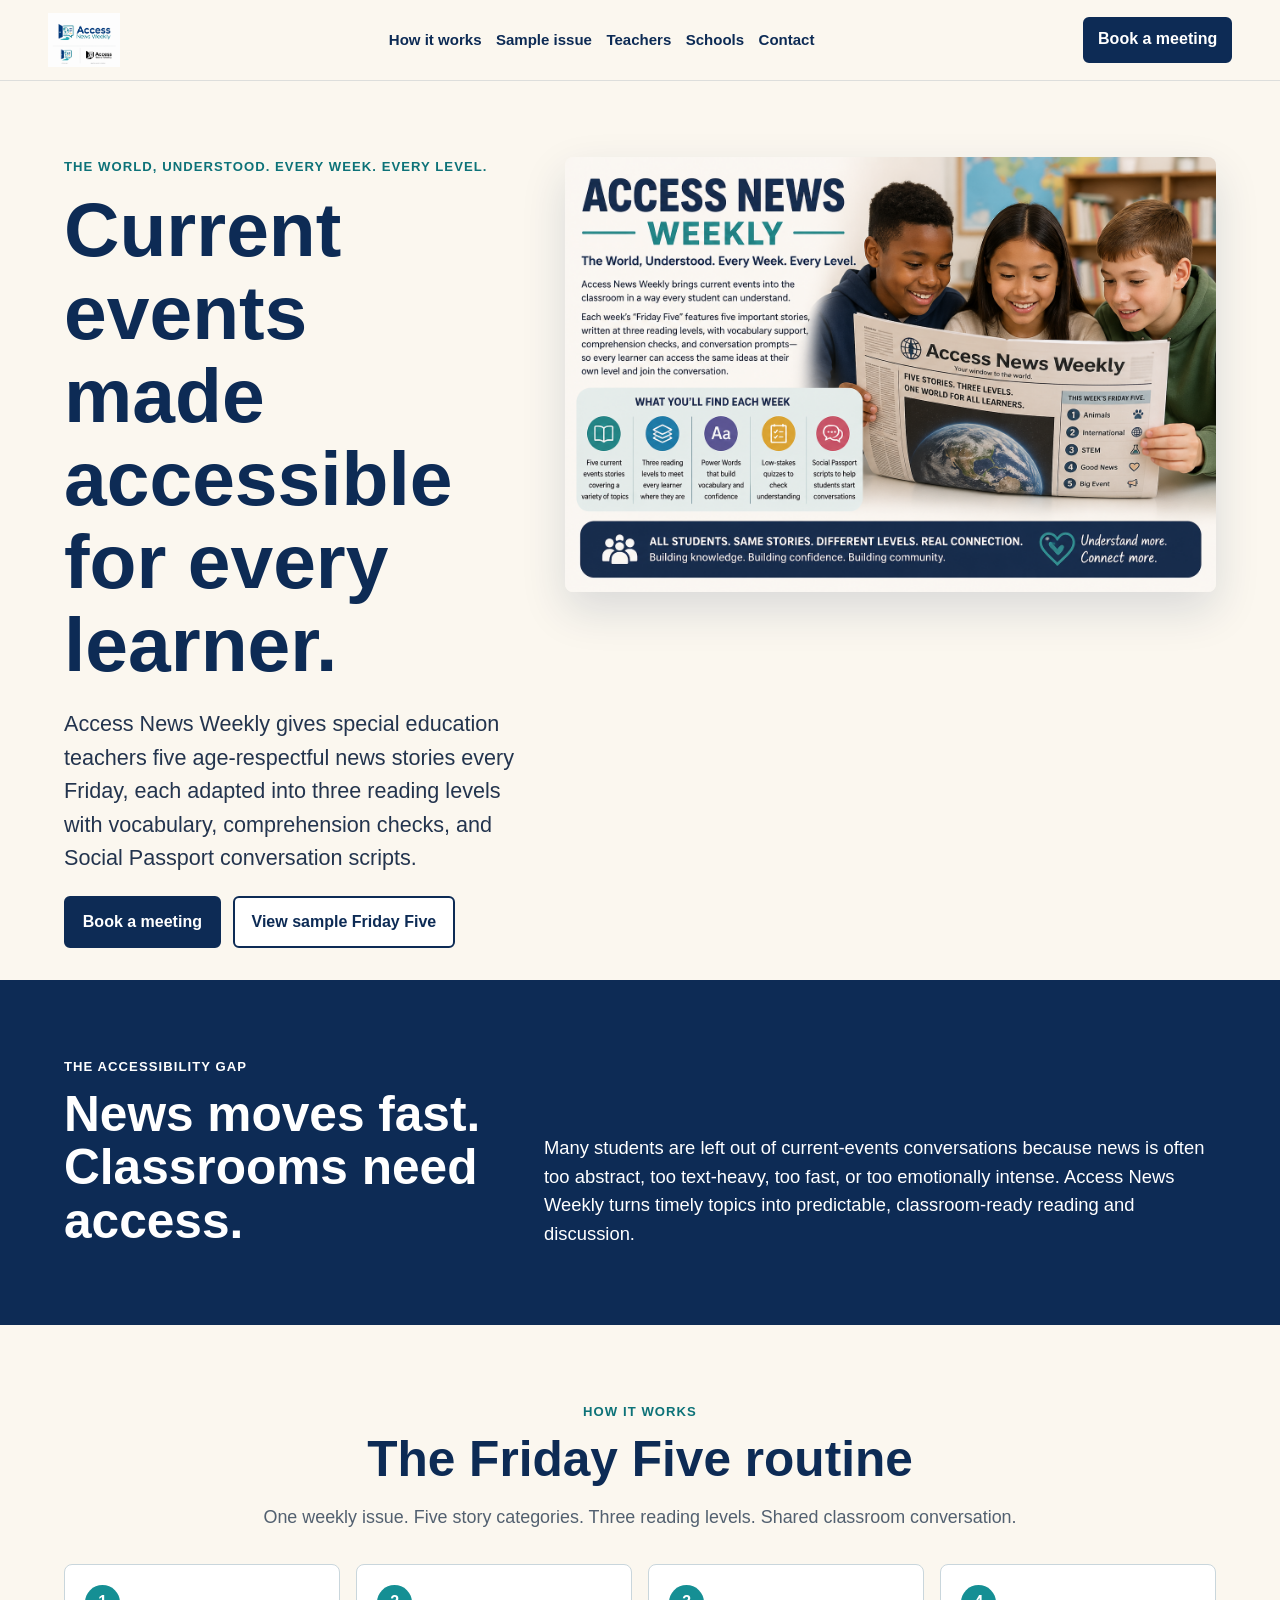
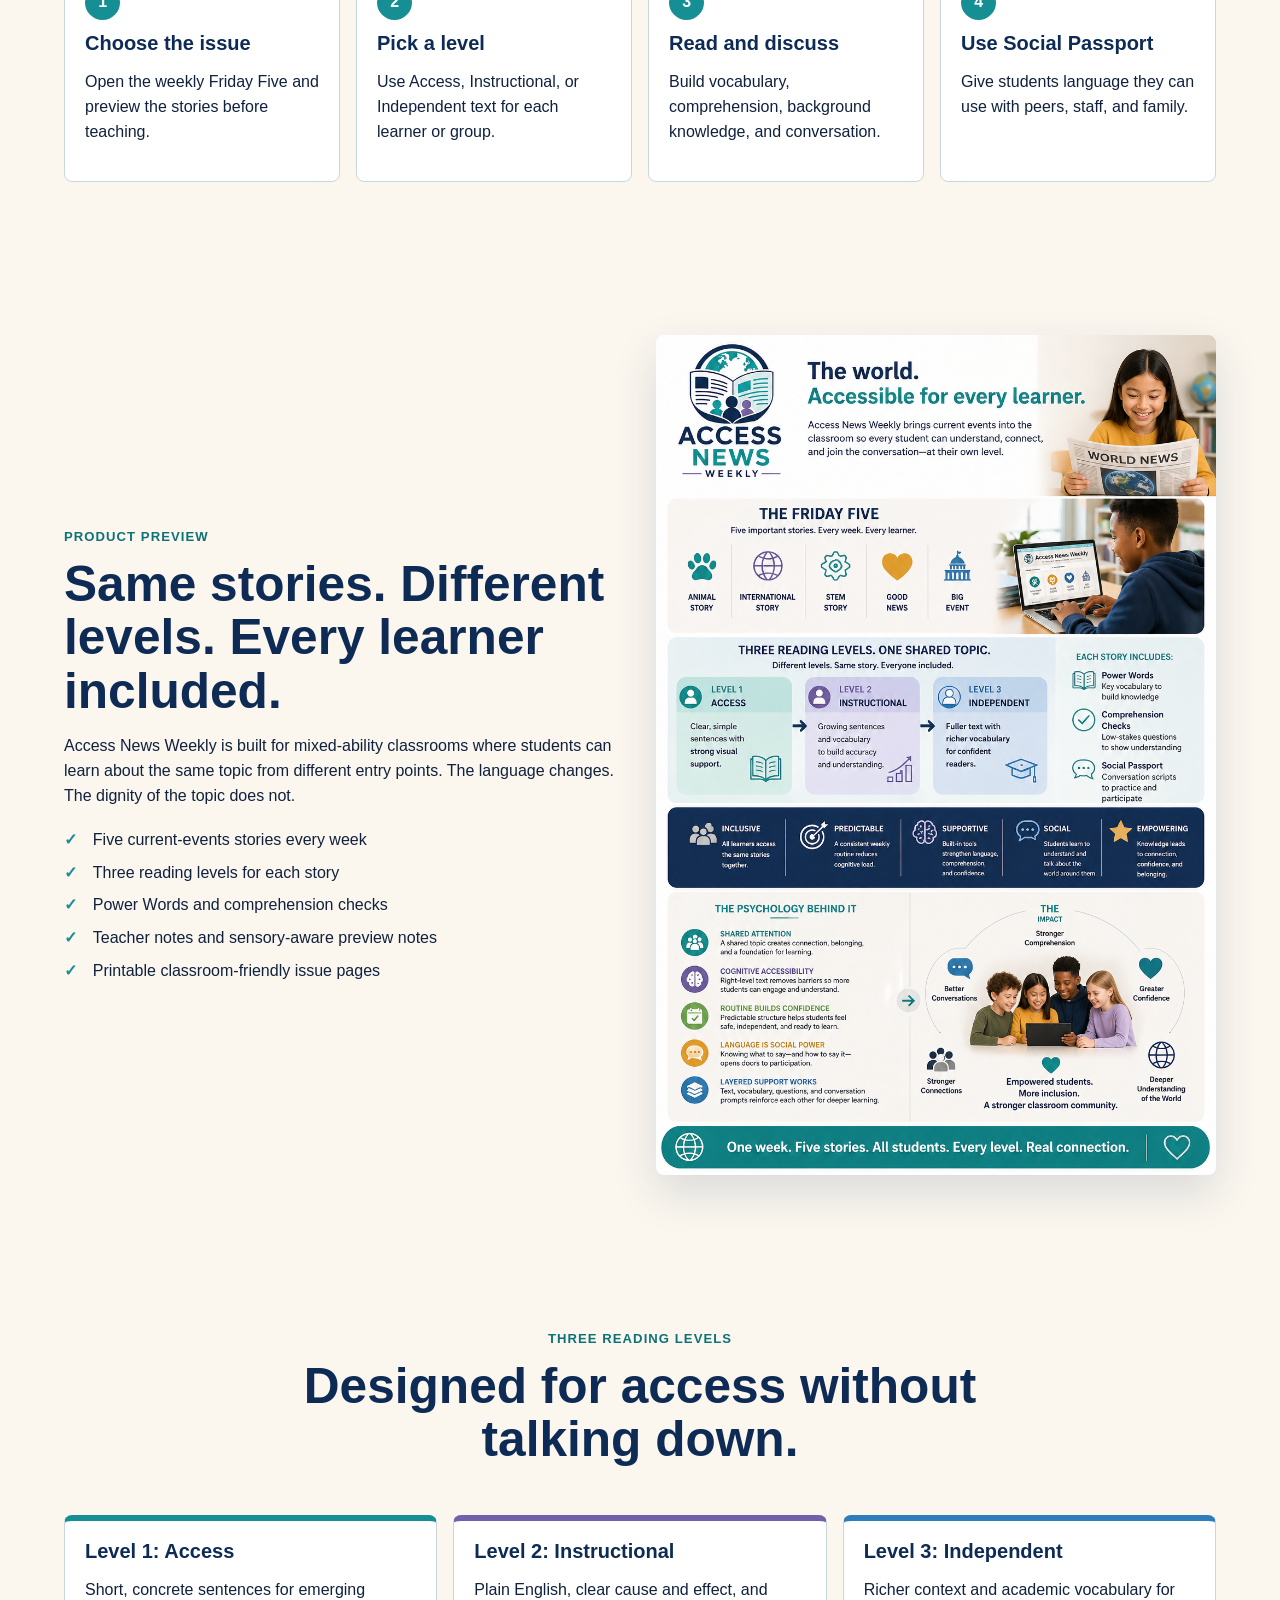
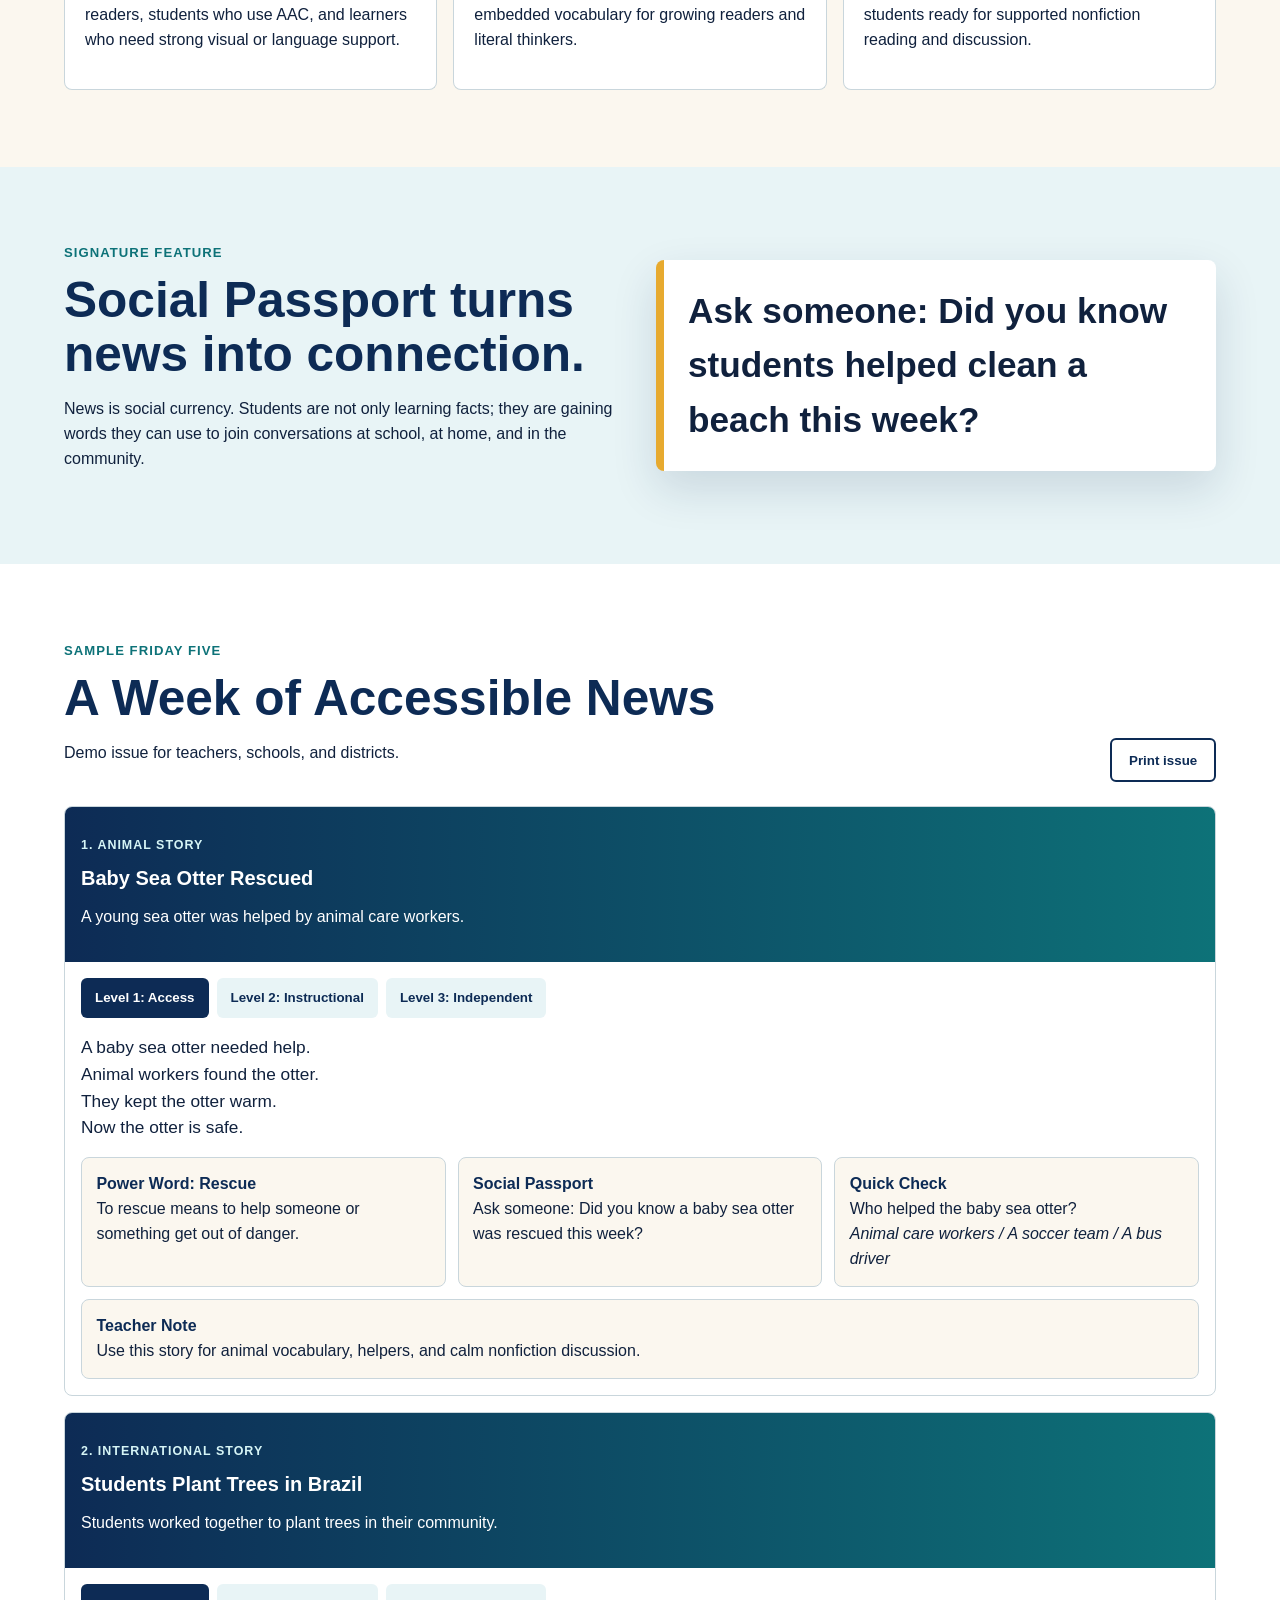
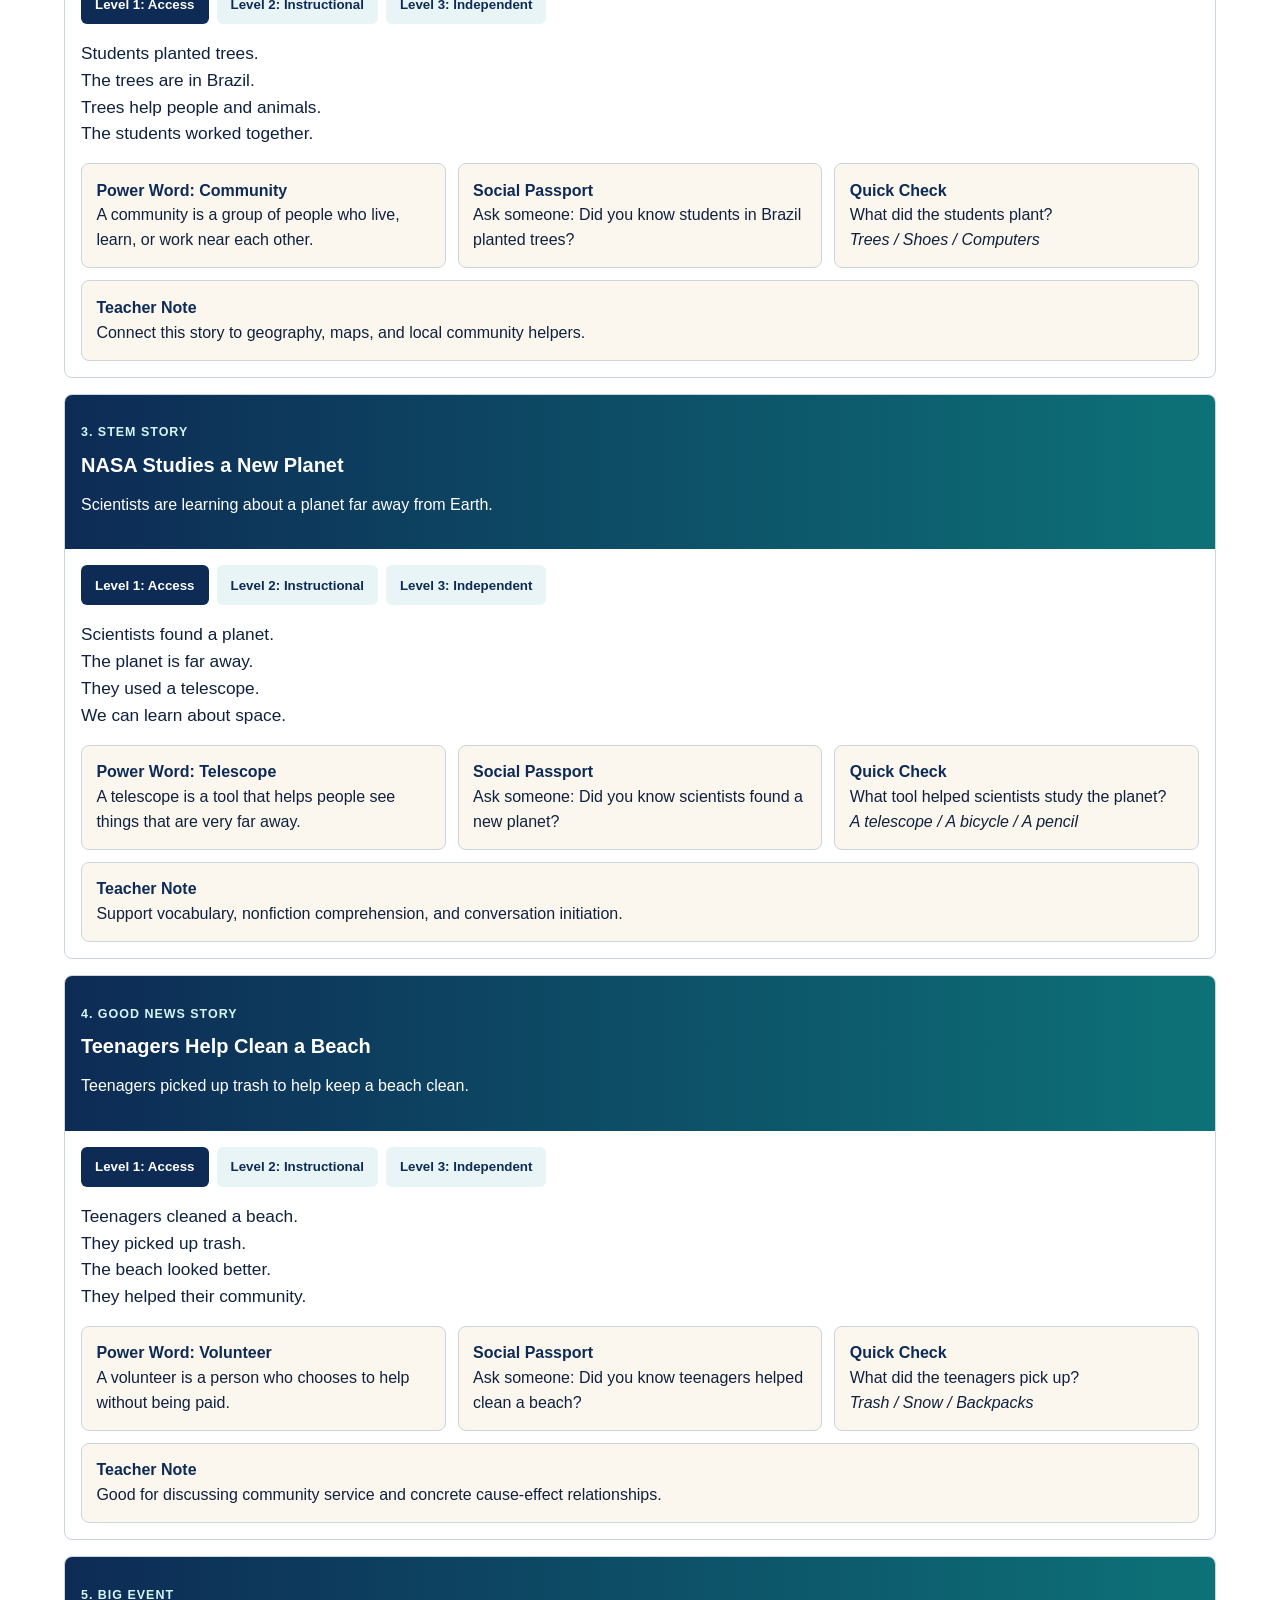
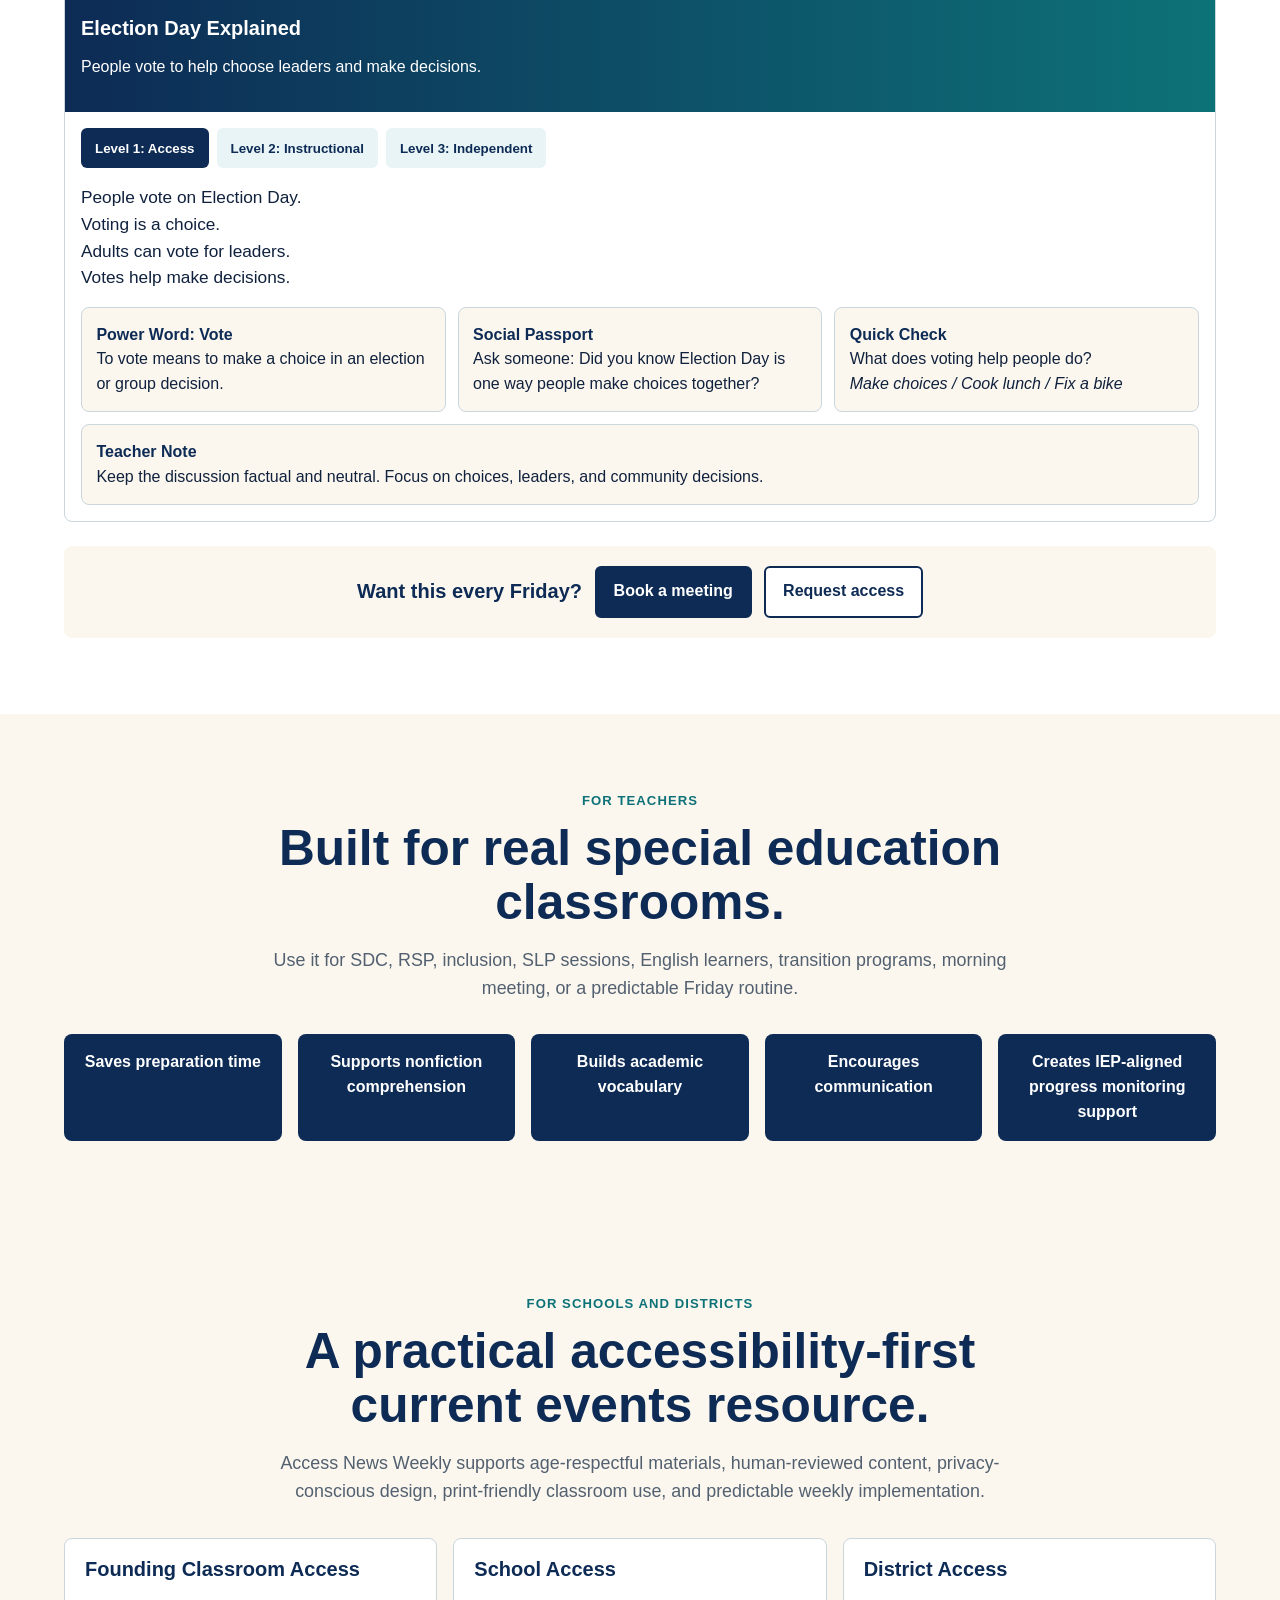
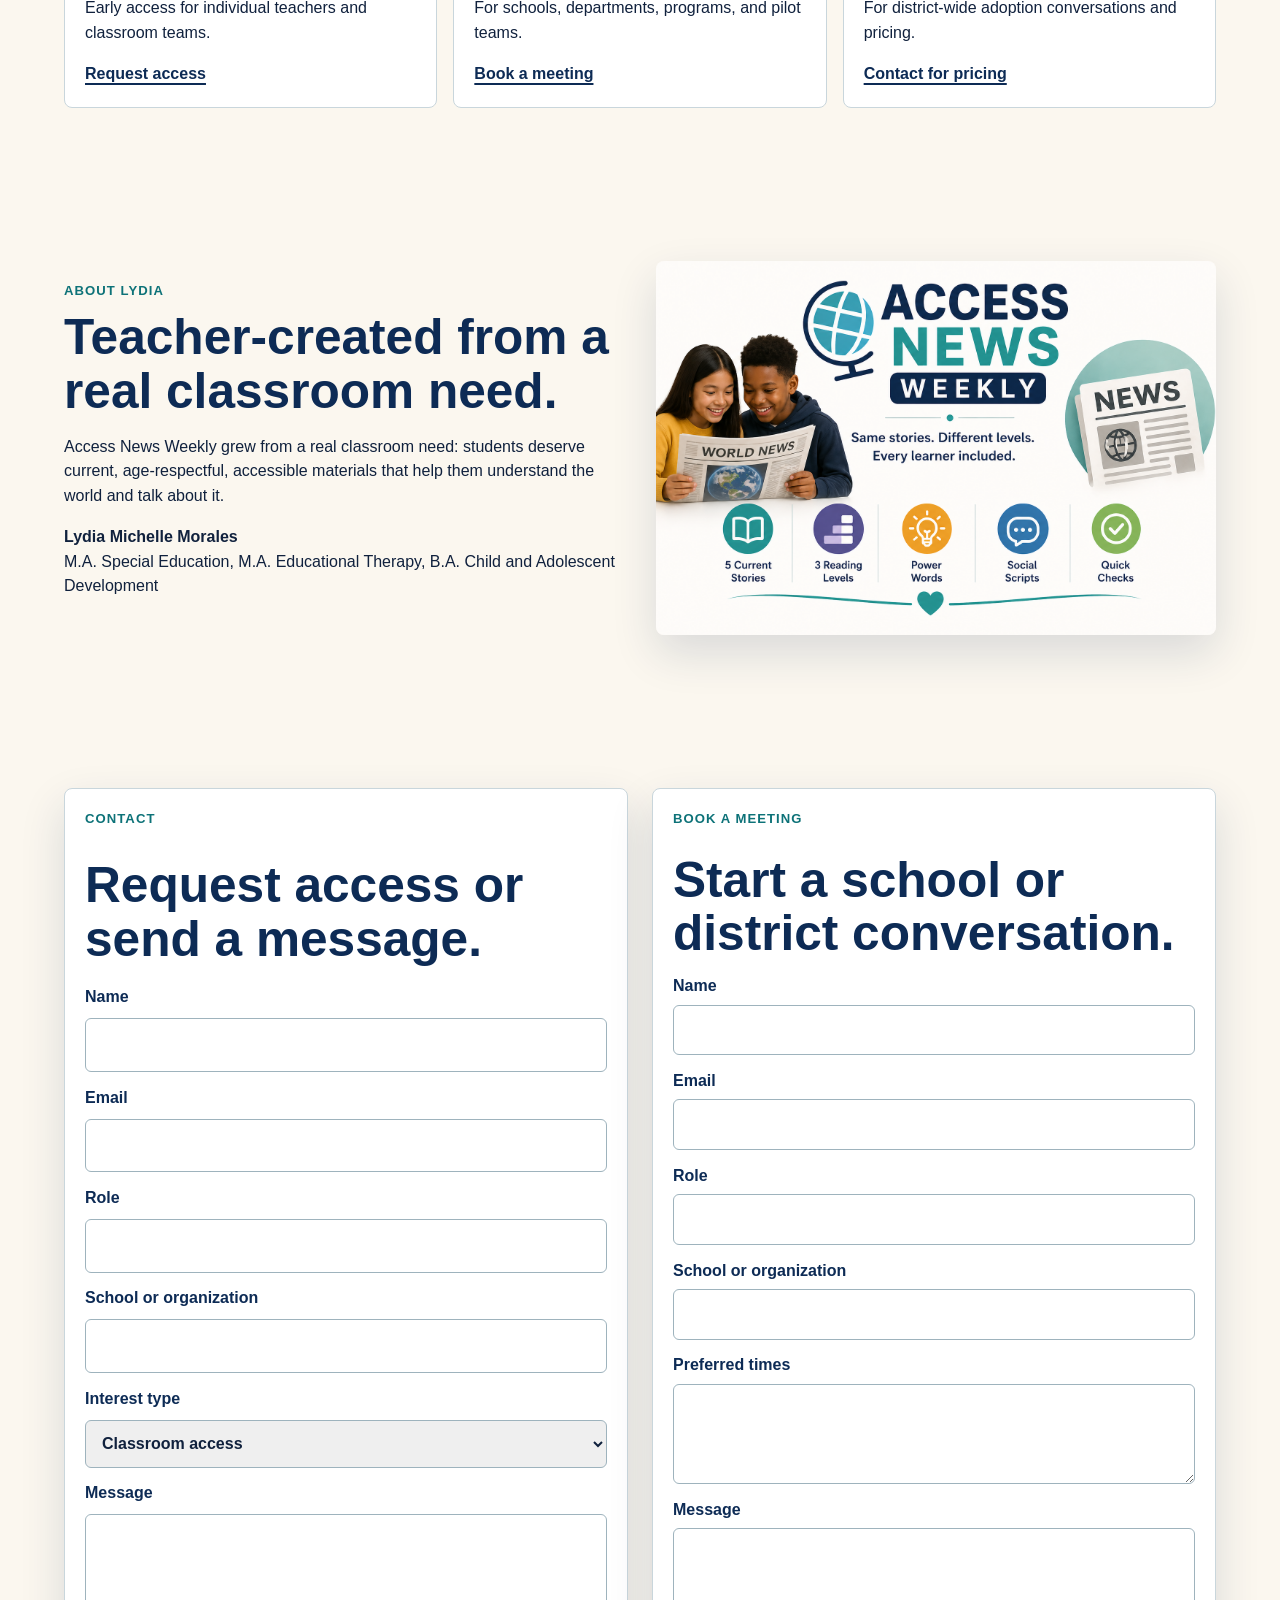
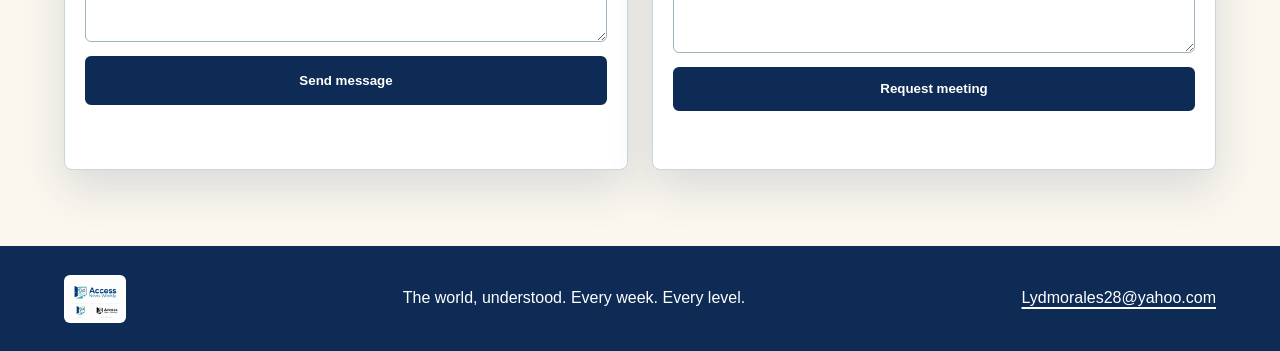
==== index.html @ 61c91d26 "Add files via upload" ====
<!doctype html>
<html lang="en">
  <head>
    <meta charset="utf-8">
    <meta name="viewport" content="width=device-width, initial-scale=1">
    <title>Access News Weekly</title>
    <meta name="description" content="Accessible current events for every learner, every Friday.">
    <link rel="stylesheet" href="styles.css">
  </head>
  <body>
    <a class="skip-link" href="#main">Skip to content</a>
    <header class="site-header">
      <a class="brand" href="#home" aria-label="Access News Weekly home">
        <img src="assets/anw-logo.png" alt="Access News Weekly logo">
      </a>
      <nav class="site-nav" aria-label="Main navigation">
        <a href="#how">How it works</a>
        <a href="#sample">Sample issue</a>
        <a href="#teachers">Teachers</a>
        <a href="#schools">Schools</a>
        <a href="#contact">Contact</a>
      </nav>
      <a class="button button-small" href="#meeting">Book a meeting</a>
    </header>

    <main id="main">
      <section class="hero" id="home">
        <div class="hero-copy">
          <p class="eyebrow">The world, understood. Every week. Every level.</p>
          <h1>Current events made accessible for every learner.</h1>
          <p class="lead">Access News Weekly gives special education teachers five age-respectful news stories every Friday, each adapted into three reading levels with vocabulary, comprehension checks, and Social Passport conversation scripts.</p>
          <div class="actions">
            <a class="button" href="#meeting">Book a meeting</a>
            <a class="button button-secondary" href="#sample">View sample Friday Five</a>
          </div>
        </div>
        <div class="hero-media">
          <img src="assets/anw-ad-2.png" alt="Students reading an Access News Weekly classroom newspaper">
        </div>
      </section>

      <section class="section problem">
        <div>
          <p class="eyebrow">The accessibility gap</p>
          <h2>News moves fast. Classrooms need access.</h2>
        </div>
        <p>Many students are left out of current-events conversations because news is often too abstract, too text-heavy, too fast, or too emotionally intense. Access News Weekly turns timely topics into predictable, classroom-ready reading and discussion.</p>
      </section>

      <section class="section feature-grid" id="how">
        <div class="section-heading">
          <p class="eyebrow">How it works</p>
          <h2>The Friday Five routine</h2>
          <p>One weekly issue. Five story categories. Three reading levels. Shared classroom conversation.</p>
        </div>
        <div class="steps">
          <article>
            <span>1</span>
            <h3>Choose the issue</h3>
            <p>Open the weekly Friday Five and preview the stories before teaching.</p>
          </article>
          <article>
            <span>2</span>
            <h3>Pick a level</h3>
            <p>Use Access, Instructional, or Independent text for each learner or group.</p>
          </article>
          <article>
            <span>3</span>
            <h3>Read and discuss</h3>
            <p>Build vocabulary, comprehension, background knowledge, and conversation.</p>
          </article>
          <article>
            <span>4</span>
            <h3>Use Social Passport</h3>
            <p>Give students language they can use with peers, staff, and family.</p>
          </article>
        </div>
      </section>

      <section class="section split">
        <div>
          <p class="eyebrow">Product preview</p>
          <h2>Same stories. Different levels. Every learner included.</h2>
          <p>Access News Weekly is built for mixed-ability classrooms where students can learn about the same topic from different entry points. The language changes. The dignity of the topic does not.</p>
          <ul class="check-list">
            <li>Five current-events stories every week</li>
            <li>Three reading levels for each story</li>
            <li>Power Words and comprehension checks</li>
            <li>Teacher notes and sensory-aware preview notes</li>
            <li>Printable classroom-friendly issue pages</li>
          </ul>
        </div>
        <img class="rounded-image" src="assets/anw-infographic.png" alt="Access News Weekly infographic explaining the Friday Five and three reading levels">
      </section>

      <section class="section levels">
        <div class="section-heading">
          <p class="eyebrow">Three reading levels</p>
          <h2>Designed for access without talking down.</h2>
        </div>
        <article>
          <h3>Level 1: Access</h3>
          <p>Short, concrete sentences for emerging readers, students who use AAC, and learners who need strong visual or language support.</p>
        </article>
        <article>
          <h3>Level 2: Instructional</h3>
          <p>Plain English, clear cause and effect, and embedded vocabulary for growing readers and literal thinkers.</p>
        </article>
        <article>
          <h3>Level 3: Independent</h3>
          <p>Richer context and academic vocabulary for students ready for supported nonfiction reading and discussion.</p>
        </article>
      </section>

      <section class="section passport">
        <div>
          <p class="eyebrow">Signature feature</p>
          <h2>Social Passport turns news into connection.</h2>
          <p>News is social currency. Students are not only learning facts; they are gaining words they can use to join conversations at school, at home, and in the community.</p>
        </div>
        <blockquote>Ask someone: Did you know students helped clean a beach this week?</blockquote>
      </section>

      <section class="issue-section" id="sample">
        <div class="issue-header">
          <div>
            <p class="eyebrow">Sample Friday Five</p>
            <h2>A Week of Accessible News</h2>
            <p>Demo issue for teachers, schools, and districts.</p>
          </div>
          <button class="button button-secondary print-button" type="button" onclick="window.print()">Print issue</button>
        </div>
        <div id="issue" class="issue-grid" aria-live="polite"></div>
        <div class="cta-line">
          <h3>Want this every Friday?</h3>
          <a class="button" href="#meeting">Book a meeting</a>
          <a class="button button-secondary" href="#contact">Request access</a>
        </div>
      </section>

      <section class="section audience" id="teachers">
        <div class="section-heading">
          <p class="eyebrow">For teachers</p>
          <h2>Built for real special education classrooms.</h2>
          <p>Use it for SDC, RSP, inclusion, SLP sessions, English learners, transition programs, morning meeting, or a predictable Friday routine.</p>
        </div>
        <div class="benefits">
          <p>Saves preparation time</p>
          <p>Supports nonfiction comprehension</p>
          <p>Builds academic vocabulary</p>
          <p>Encourages communication</p>
          <p>Creates IEP-aligned progress monitoring support</p>
        </div>
      </section>

      <section class="section audience" id="schools">
        <div class="section-heading">
          <p class="eyebrow">For schools and districts</p>
          <h2>A practical accessibility-first current events resource.</h2>
          <p>Access News Weekly supports age-respectful materials, human-reviewed content, privacy-conscious design, print-friendly classroom use, and predictable weekly implementation.</p>
        </div>
        <div class="pricing">
          <article>
            <h3>Founding Classroom Access</h3>
            <p>Early access for individual teachers and classroom teams.</p>
            <a href="#contact">Request access</a>
          </article>
          <article>
            <h3>School Access</h3>
            <p>For schools, departments, programs, and pilot teams.</p>
            <a href="#meeting">Book a meeting</a>
          </article>
          <article>
            <h3>District Access</h3>
            <p>For district-wide adoption conversations and pricing.</p>
            <a href="#contact">Contact for pricing</a>
          </article>
        </div>
      </section>

      <section class="section split about">
        <div>
          <p class="eyebrow">About Lydia</p>
          <h2>Teacher-created from a real classroom need.</h2>
          <p>Access News Weekly grew from a real classroom need: students deserve current, age-respectful, accessible materials that help them understand the world and talk about it.</p>
          <p><strong>Lydia Michelle Morales</strong><br>M.A. Special Education, M.A. Educational Therapy, B.A. Child and Adolescent Development</p>
        </div>
        <img class="rounded-image" src="assets/anw-ad.png" alt="Access News Weekly promotional graphic">
      </section>

      <section class="forms" id="contact">
        <form class="contact-form" name="contact" data-demo-form>
          <p class="eyebrow">Contact</p>
          <h2>Request access or send a message.</h2>
          <label>Name <input required name="name" autocomplete="name"></label>
          <label>Email <input required type="email" name="email" autocomplete="email"></label>
          <label>Role <input name="role"></label>
          <label>School or organization <input name="organization"></label>
          <label>Interest type
            <select name="interest">
              <option>Classroom access</option>
              <option>School access</option>
              <option>District access</option>
              <option>Partnership</option>
              <option>Media</option>
              <option>Other</option>
            </select>
          </label>
          <label>Message <textarea name="message" rows="4"></textarea></label>
          <button class="button" type="submit">Send message</button>
          <p class="form-status" role="status"></p>
        </form>

        <form class="contact-form" id="meeting" name="meeting" data-demo-form>
          <p class="eyebrow">Book a meeting</p>
          <h2>Start a school or district conversation.</h2>
          <label>Name <input required name="name" autocomplete="name"></label>
          <label>Email <input required type="email" name="email" autocomplete="email"></label>
          <label>Role <input name="role"></label>
          <label>School or organization <input name="organization"></label>
          <label>Preferred times <textarea name="times" rows="3"></textarea></label>
          <label>Message <textarea name="message" rows="4"></textarea></label>
          <button class="button" type="submit">Request meeting</button>
          <p class="form-status" role="status"></p>
        </form>
      </section>
    </main>

    <footer class="site-footer">
      <img src="assets/anw-logo.png" alt="">
      <p>The world, understood. Every week. Every level.</p>
      <a href="mailto:Lydmorales28@yahoo.com">Lydmorales28@yahoo.com</a>
    </footer>
    <script src="script.js"></script>
  </body>
</html>
---- styles.css ----
:root {
  --navy: #0d2b55;
  --teal: #158f94;
  --teal-dark: #0d7278;
  --paper: #fbf7ef;
  --blue-soft: #e8f4f6;
  --ink: #10213d;
  --muted: #526070;
  --gold: #e7aa2f;
  --line: #c9d6dc;
  --white: #fff;
  --shadow: 0 18px 45px rgba(13, 43, 85, .14);
}

* { box-sizing: border-box; }

html {
  scroll-behavior: smooth;
}

body {
  margin: 0;
  background: var(--paper);
  color: var(--ink);
  font-family: Arial, Helvetica, sans-serif;
  line-height: 1.55;
}

img {
  display: block;
  max-width: 100%;
}

a {
  color: var(--navy);
  text-decoration-thickness: 2px;
  text-underline-offset: 4px;
}

a:focus-visible,
button:focus-visible,
input:focus-visible,
select:focus-visible,
textarea:focus-visible {
  outline: 3px solid var(--gold);
  outline-offset: 3px;
}

.skip-link {
  left: 1rem;
  position: absolute;
  top: -5rem;
  z-index: 10;
}

.skip-link:focus {
  background: var(--white);
  padding: .75rem 1rem;
  top: 1rem;
}

.site-header {
  align-items: center;
  background: rgba(251, 247, 239, .95);
  border-bottom: 1px solid rgba(13, 43, 85, .12);
  display: flex;
  gap: 1.25rem;
  justify-content: space-between;
  padding: .8rem clamp(1rem, 4vw, 3rem);
  position: sticky;
  top: 0;
  z-index: 5;
}

.brand img {
  height: 54px;
  width: auto;
}

.site-nav {
  align-items: center;
  display: flex;
  flex-wrap: wrap;
  gap: .9rem;
  justify-content: center;
}

.site-nav a {
  font-size: .94rem;
  font-weight: 700;
  text-decoration: none;
}

.button {
  align-items: center;
  background: var(--navy);
  border: 2px solid var(--navy);
  border-radius: 6px;
  color: var(--white);
  cursor: pointer;
  display: inline-flex;
  font-weight: 800;
  justify-content: center;
  min-height: 44px;
  padding: .72rem 1.05rem;
  text-decoration: none;
}

.button:hover {
  background: #153b70;
}

.button-secondary {
  background: var(--white);
  color: var(--navy);
}

.button-secondary:hover {
  background: var(--blue-soft);
}

.button-small {
  min-height: 40px;
  padding: .55rem .8rem;
}

.hero {
  display: grid;
  gap: 2rem;
  grid-template-columns: minmax(0, .9fr) minmax(320px, 1.25fr);
  padding: clamp(2rem, 6vw, 5rem) clamp(1rem, 5vw, 4rem) 2rem;
}

.hero-copy {
  align-self: center;
}

.eyebrow {
  color: var(--teal-dark);
  font-size: .82rem;
  font-weight: 900;
  letter-spacing: .08em;
  margin: 0 0 .65rem;
  text-transform: uppercase;
}

h1,
h2,
h3 {
  color: var(--navy);
  line-height: 1.08;
  margin: 0;
}

h1 {
  font-size: clamp(2.25rem, 6vw, 5.1rem);
  max-width: 10ch;
}

h2 {
  font-size: clamp(1.8rem, 4vw, 3.1rem);
}

h3 {
  font-size: 1.25rem;
}

.lead {
  color: #23344e;
  font-size: clamp(1.1rem, 2vw, 1.35rem);
  margin: 1.35rem 0;
  max-width: 55rem;
}

.actions {
  display: flex;
  flex-wrap: wrap;
  gap: .75rem;
}

.hero-media img,
.rounded-image {
  border-radius: 8px;
  box-shadow: var(--shadow);
}

.section,
.issue-section,
.forms {
  padding: clamp(2.5rem, 6vw, 5rem) clamp(1rem, 5vw, 4rem);
}

.problem {
  align-items: end;
  background: var(--navy);
  color: var(--white);
  display: grid;
  gap: 2rem;
  grid-template-columns: .8fr 1.2fr;
}

.problem h2,
.problem .eyebrow {
  color: var(--white);
}

.problem p:last-child {
  font-size: 1.15rem;
  margin: 0;
}

.section-heading {
  margin: 0 auto 2rem;
  max-width: 780px;
  text-align: center;
}

.section-heading p:last-child {
  color: var(--muted);
  font-size: 1.12rem;
}

.steps,
.levels,
.pricing,
.benefits {
  display: grid;
  gap: 1rem;
  grid-template-columns: repeat(4, minmax(0, 1fr));
}

.steps article,
.levels article,
.pricing article {
  background: var(--white);
  border: 1px solid var(--line);
  border-radius: 8px;
  padding: 1.25rem;
}

.steps span {
  align-items: center;
  background: var(--teal);
  border-radius: 999px;
  color: var(--white);
  display: inline-flex;
  font-weight: 900;
  height: 2.2rem;
  justify-content: center;
  margin-bottom: .8rem;
  width: 2.2rem;
}

.split {
  align-items: center;
  display: grid;
  gap: 2rem;
  grid-template-columns: minmax(0, 1fr) minmax(300px, 1fr);
}

.check-list {
  display: grid;
  gap: .5rem;
  list-style: none;
  margin: 1.2rem 0 0;
  padding: 0;
}

.check-list li {
  padding-left: 1.8rem;
  position: relative;
}

.check-list li::before {
  color: var(--teal);
  content: "✓";
  font-weight: 900;
  left: 0;
  position: absolute;
}

.levels {
  grid-template-columns: repeat(3, minmax(0, 1fr));
}

.levels .section-heading {
  grid-column: 1 / -1;
}

.levels article:nth-child(2) { border-top: 6px solid var(--teal); }
.levels article:nth-child(3) { border-top: 6px solid #7160aa; }
.levels article:nth-child(4) { border-top: 6px solid #2e7ebd; }

.passport {
  align-items: center;
  background: var(--blue-soft);
  display: grid;
  gap: 2rem;
  grid-template-columns: 1fr 1fr;
}

blockquote {
  background: var(--white);
  border-left: 8px solid var(--gold);
  border-radius: 8px;
  box-shadow: var(--shadow);
  font-size: clamp(1.35rem, 3vw, 2.2rem);
  font-weight: 800;
  margin: 0;
  padding: 1.5rem;
}

.issue-section {
  background: var(--white);
}

.issue-header {
  align-items: end;
  display: flex;
  gap: 1rem;
  justify-content: space-between;
  margin-bottom: 1.5rem;
}

.issue-grid {
  display: grid;
  gap: 1rem;
}

.story-card {
  border: 1px solid var(--line);
  border-radius: 8px;
  overflow: hidden;
}

.story-top {
  background: linear-gradient(90deg, var(--navy), var(--teal-dark));
  color: var(--white);
  padding: 1rem;
}

.story-top h3 {
  color: var(--white);
}

.story-category {
  color: #d6f5f6;
  font-size: .78rem;
  font-weight: 900;
  letter-spacing: .08em;
  text-transform: uppercase;
}

.story-body {
  padding: 1rem;
}

.tabs {
  display: flex;
  flex-wrap: wrap;
  gap: .5rem;
  margin-bottom: 1rem;
}

.tab {
  background: var(--blue-soft);
  border: 2px solid transparent;
  border-radius: 6px;
  color: var(--navy);
  cursor: pointer;
  font-weight: 800;
  min-height: 40px;
  padding: .5rem .75rem;
}

.tab[aria-selected="true"] {
  background: var(--navy);
  color: var(--white);
}

.story-text {
  font-size: 1.08rem;
  margin: 0 0 1rem;
  white-space: pre-line;
}

.story-support {
  display: grid;
  gap: .75rem;
  grid-template-columns: repeat(3, minmax(0, 1fr));
}

.support-box {
  background: var(--paper);
  border: 1px solid var(--line);
  border-radius: 8px;
  padding: .9rem;
}

.support-box strong {
  color: var(--navy);
  display: block;
}

.cta-line {
  align-items: center;
  background: var(--paper);
  border-radius: 8px;
  display: flex;
  flex-wrap: wrap;
  gap: .8rem;
  justify-content: center;
  margin-top: 1.5rem;
  padding: 1.25rem;
}

.benefits {
  grid-template-columns: repeat(5, minmax(0, 1fr));
}

.benefits p {
  background: var(--navy);
  border-radius: 8px;
  color: var(--white);
  font-weight: 800;
  margin: 0;
  padding: 1rem;
  text-align: center;
}

.pricing {
  grid-template-columns: repeat(3, minmax(0, 1fr));
}

.pricing a {
  font-weight: 900;
}

.forms {
  display: grid;
  gap: 1.5rem;
  grid-template-columns: repeat(2, minmax(0, 1fr));
}

.contact-form {
  background: var(--white);
  border: 1px solid var(--line);
  border-radius: 8px;
  box-shadow: var(--shadow);
  display: grid;
  gap: .85rem;
  padding: 1.25rem;
}

label {
  color: var(--navy);
  display: grid;
  font-weight: 800;
  gap: .35rem;
}

input,
select,
textarea {
  border: 1px solid #9eb3bd;
  border-radius: 6px;
  color: var(--ink);
  font: inherit;
  padding: .75rem;
  width: 100%;
}

.form-status {
  color: var(--teal-dark);
  font-weight: 800;
  margin: 0;
  min-height: 1.5rem;
}

.site-footer {
  align-items: center;
  background: var(--navy);
  color: var(--white);
  display: flex;
  flex-wrap: wrap;
  gap: 1rem;
  justify-content: space-between;
  padding: 1.5rem clamp(1rem, 5vw, 4rem);
}

.site-footer img {
  background: var(--white);
  border-radius: 6px;
  height: 48px;
  padding: .15rem;
}

.site-footer a {
  color: var(--white);
}

@media (max-width: 980px) {
  .site-header {
    align-items: flex-start;
    flex-direction: column;
  }

  .hero,
  .problem,
  .split,
  .passport,
  .forms {
    grid-template-columns: 1fr;
  }

  h1 {
    max-width: 13ch;
  }

  .steps,
  .levels,
  .pricing,
  .benefits,
  .story-support {
    grid-template-columns: 1fr 1fr;
  }
}

@media (max-width: 640px) {
  .site-nav {
    justify-content: flex-start;
  }

  .steps,
  .levels,
  .pricing,
  .benefits,
  .story-support {
    grid-template-columns: 1fr;
  }

  .issue-header {
    align-items: start;
    flex-direction: column;
  }
}

@media (prefers-reduced-motion: reduce) {
  html {
    scroll-behavior: auto;
  }
}

@media print {
  .site-header,
  .site-footer,
  .hero,
  .problem,
  .feature-grid,
  .split,
  .levels,
  .passport,
  .audience,
  .forms,
  .print-button,
  .cta-line {
    display: none !important;
  }

  body {
    background: #fff;
    color: #000;
  }

  .issue-section {
    padding: 0;
  }

  .story-card {
    break-inside: avoid;
    margin-bottom: .25in;
  }

  .story-top {
    background: #fff;
    border-bottom: 2px solid #000;
    color: #000;
  }

  .story-top h3,
  h2,
  h3,
  .story-category {
    color: #000;
  }

  .tab {
    display: none;
  }
}
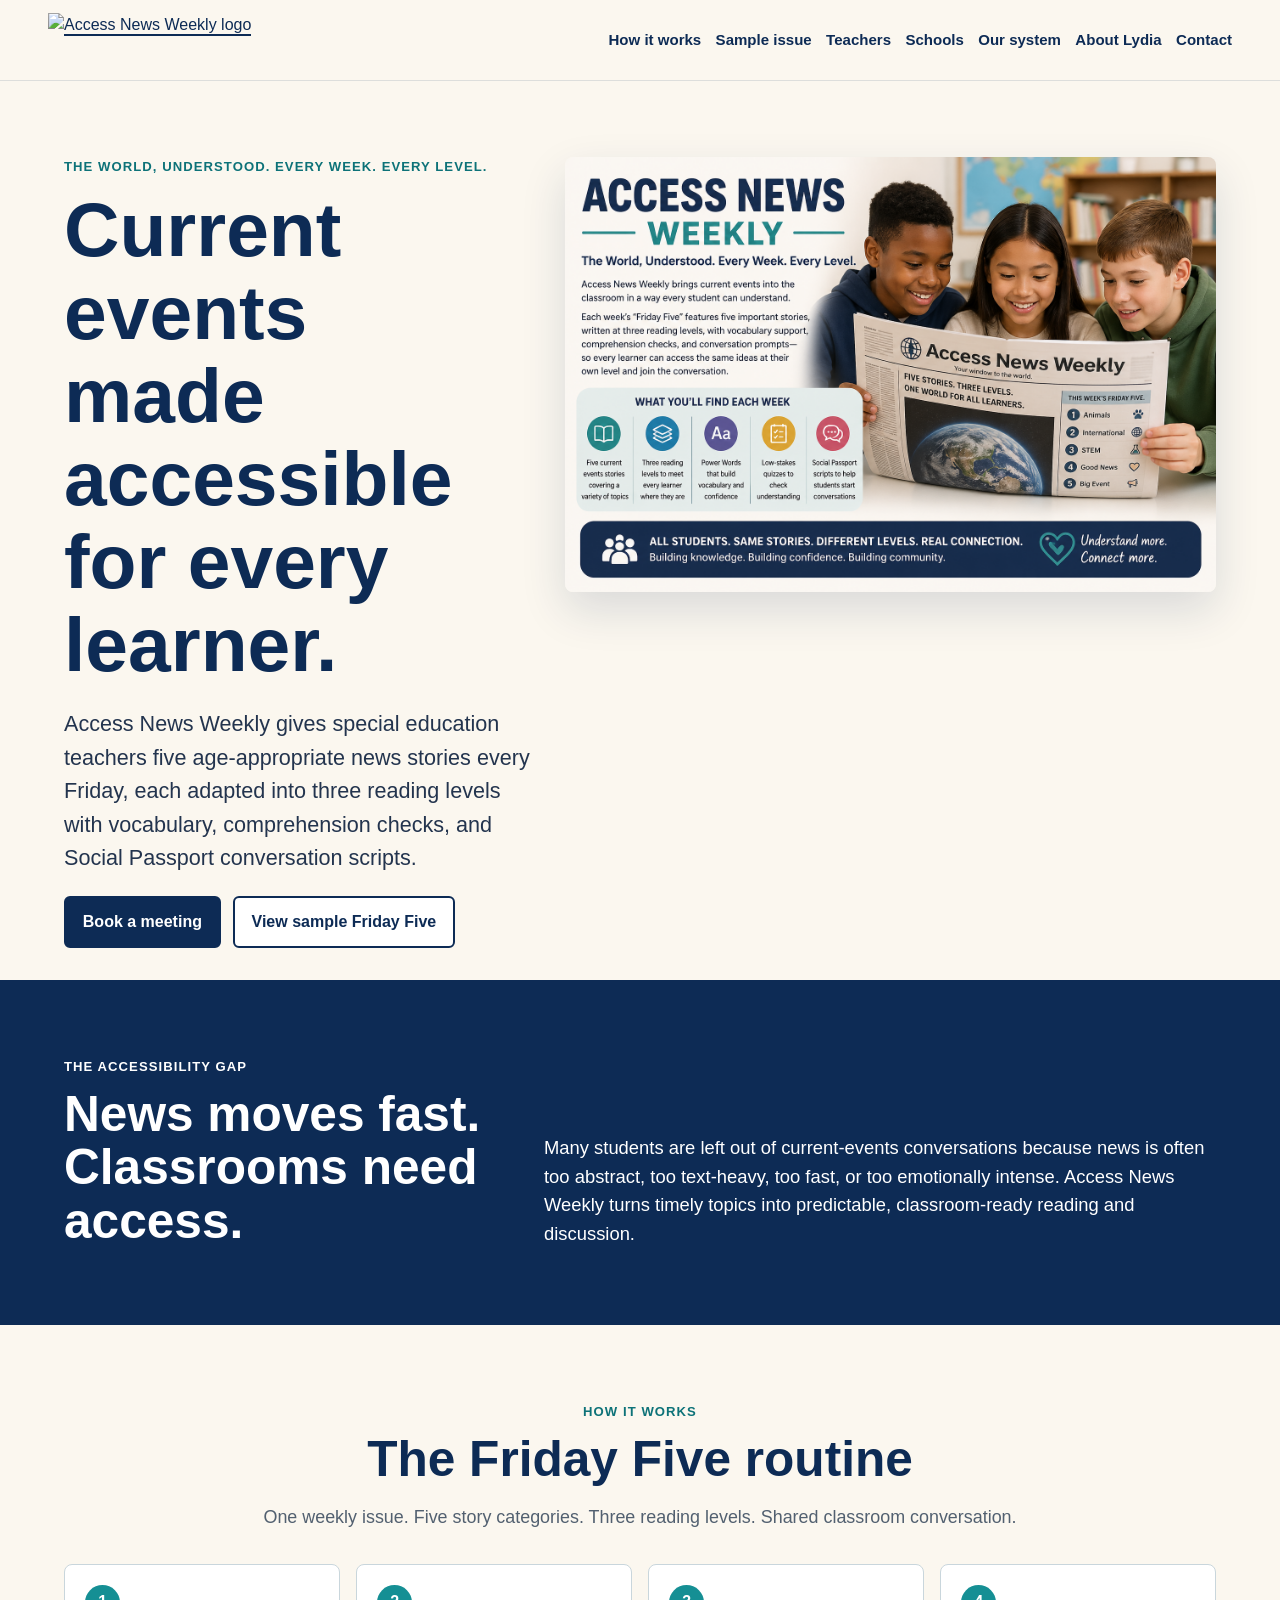
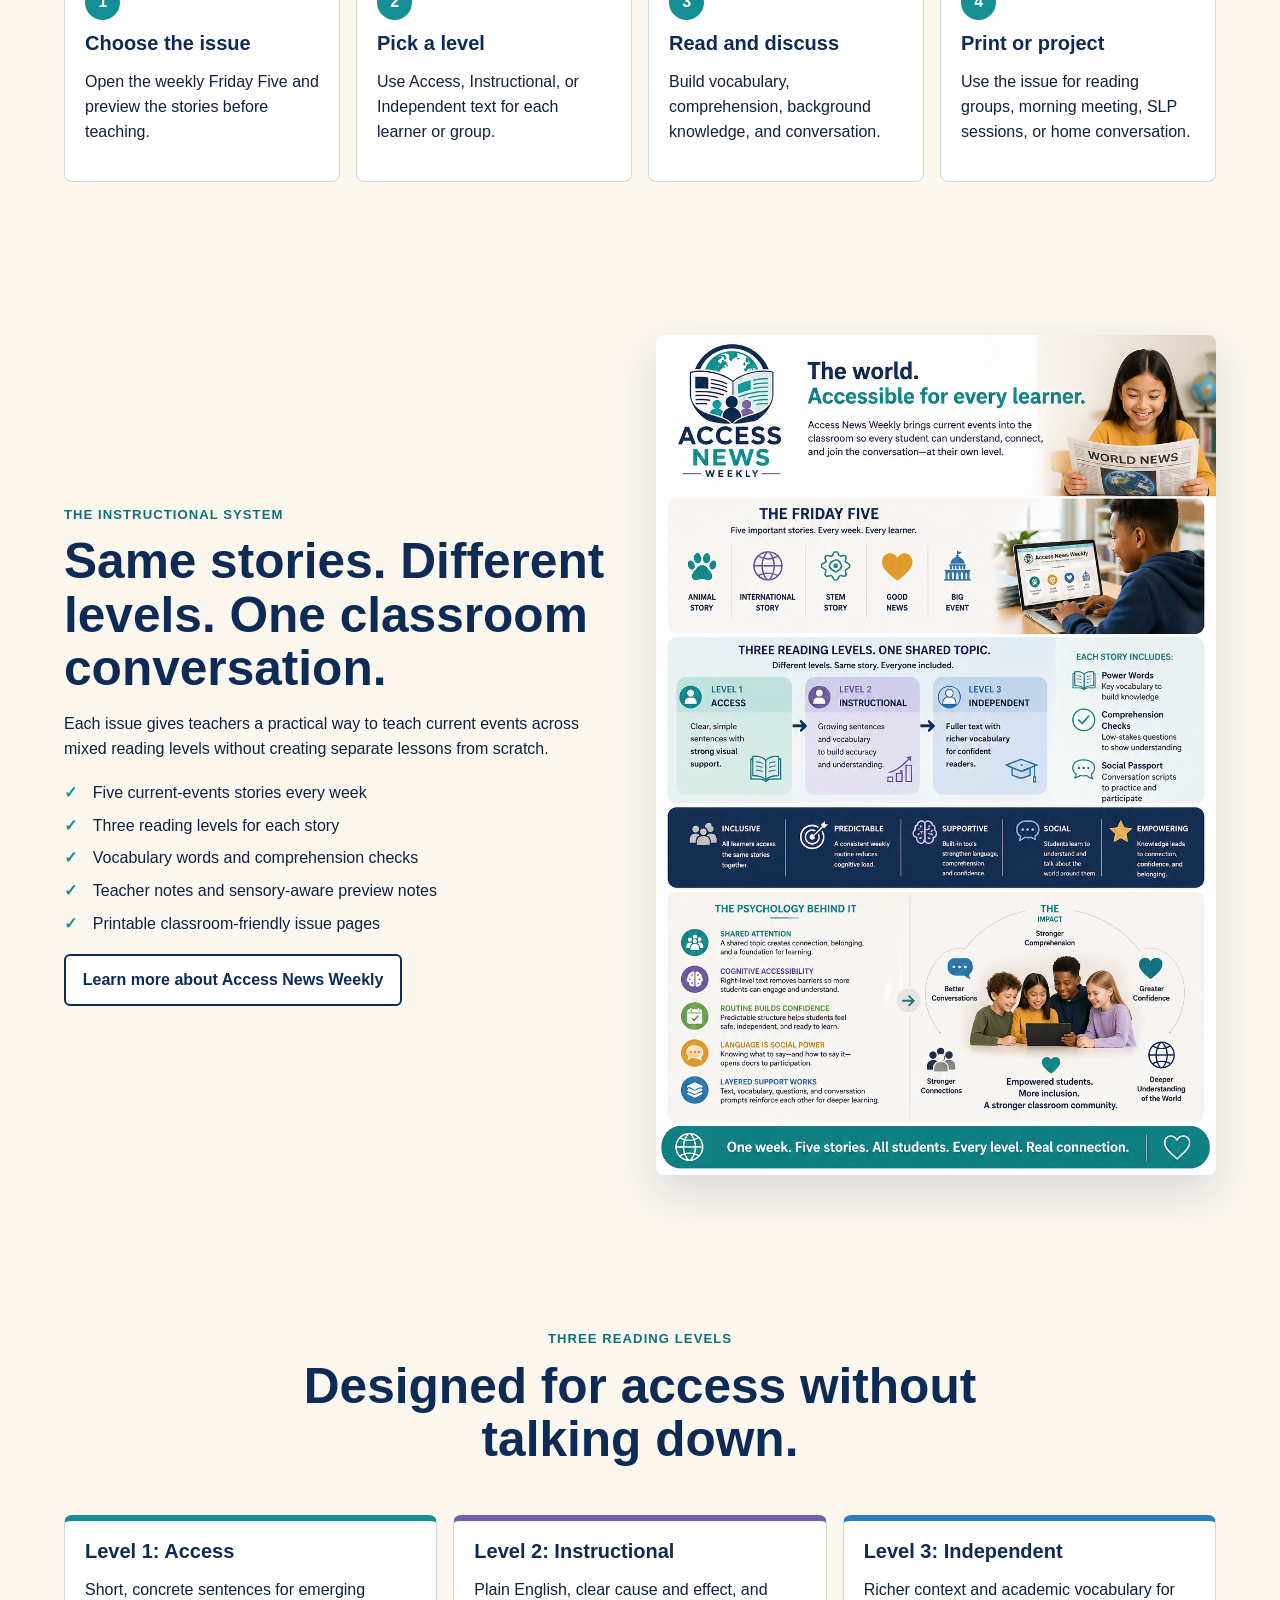
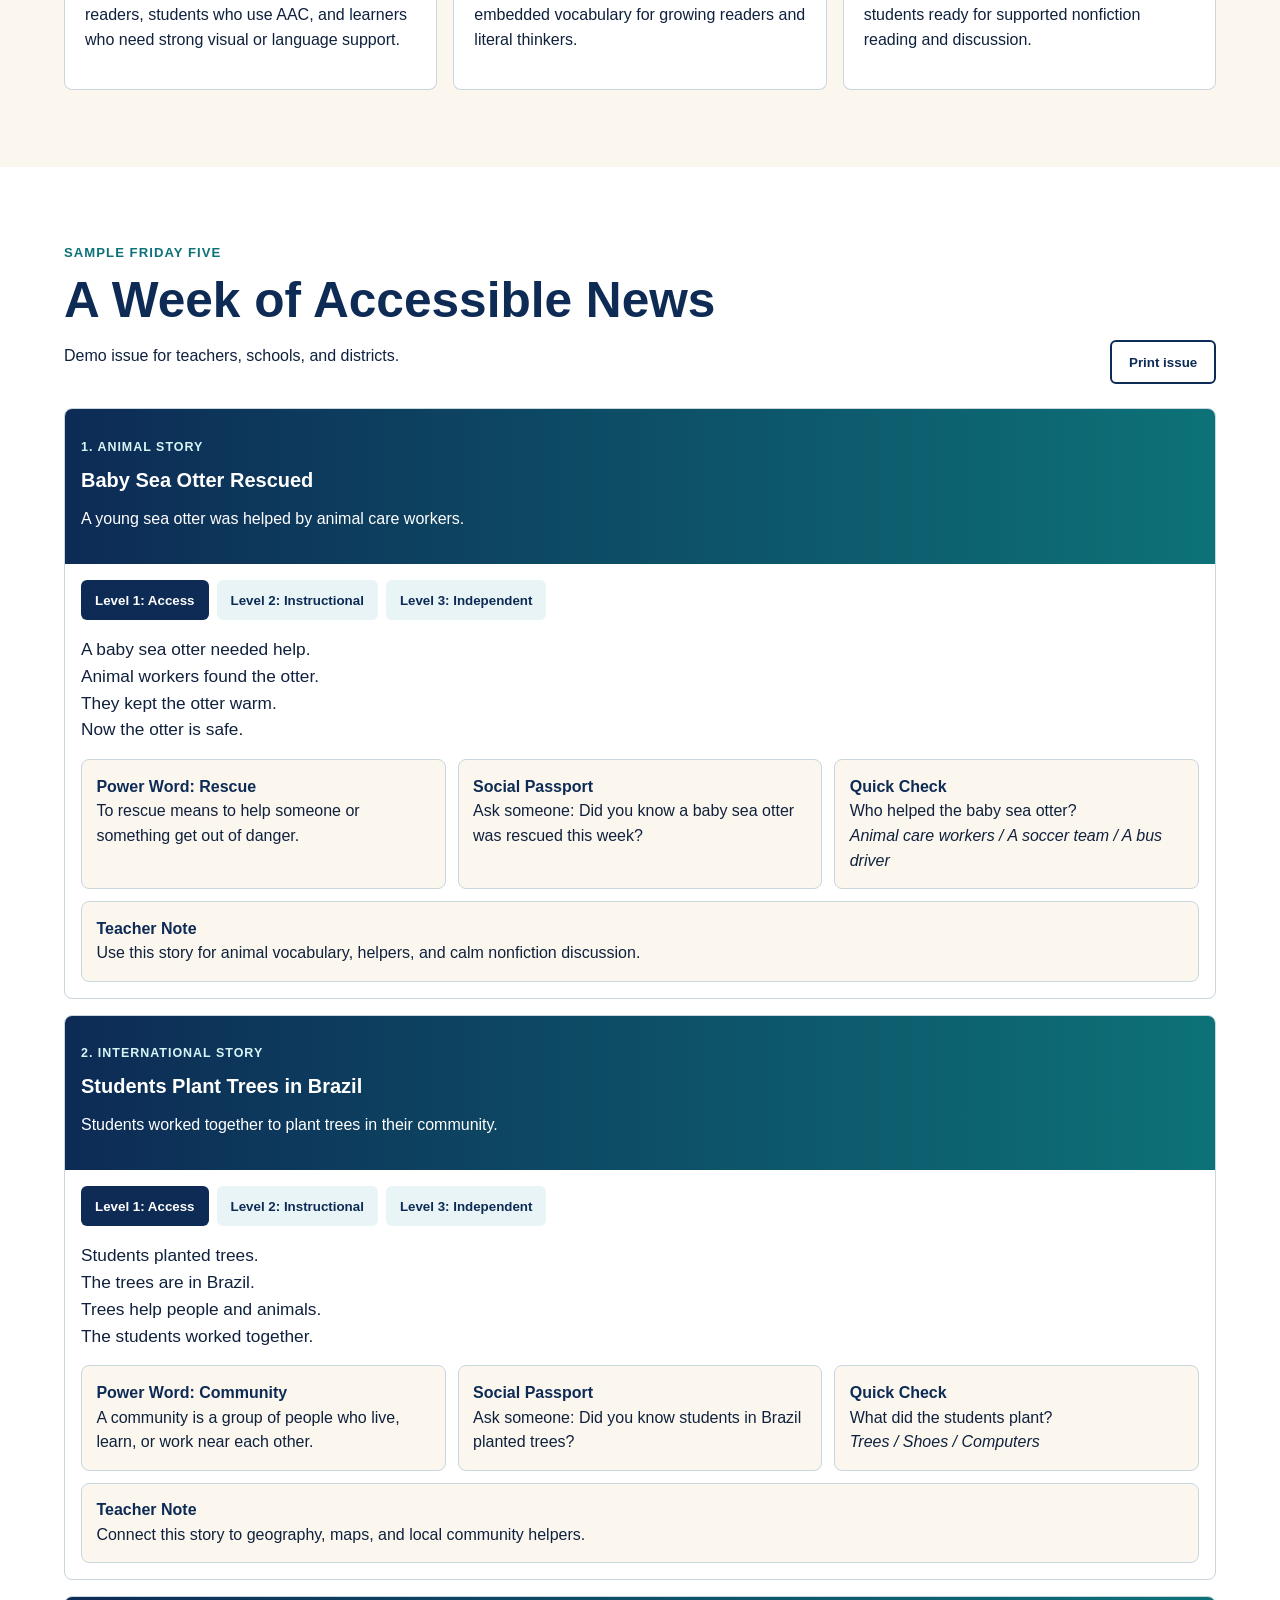
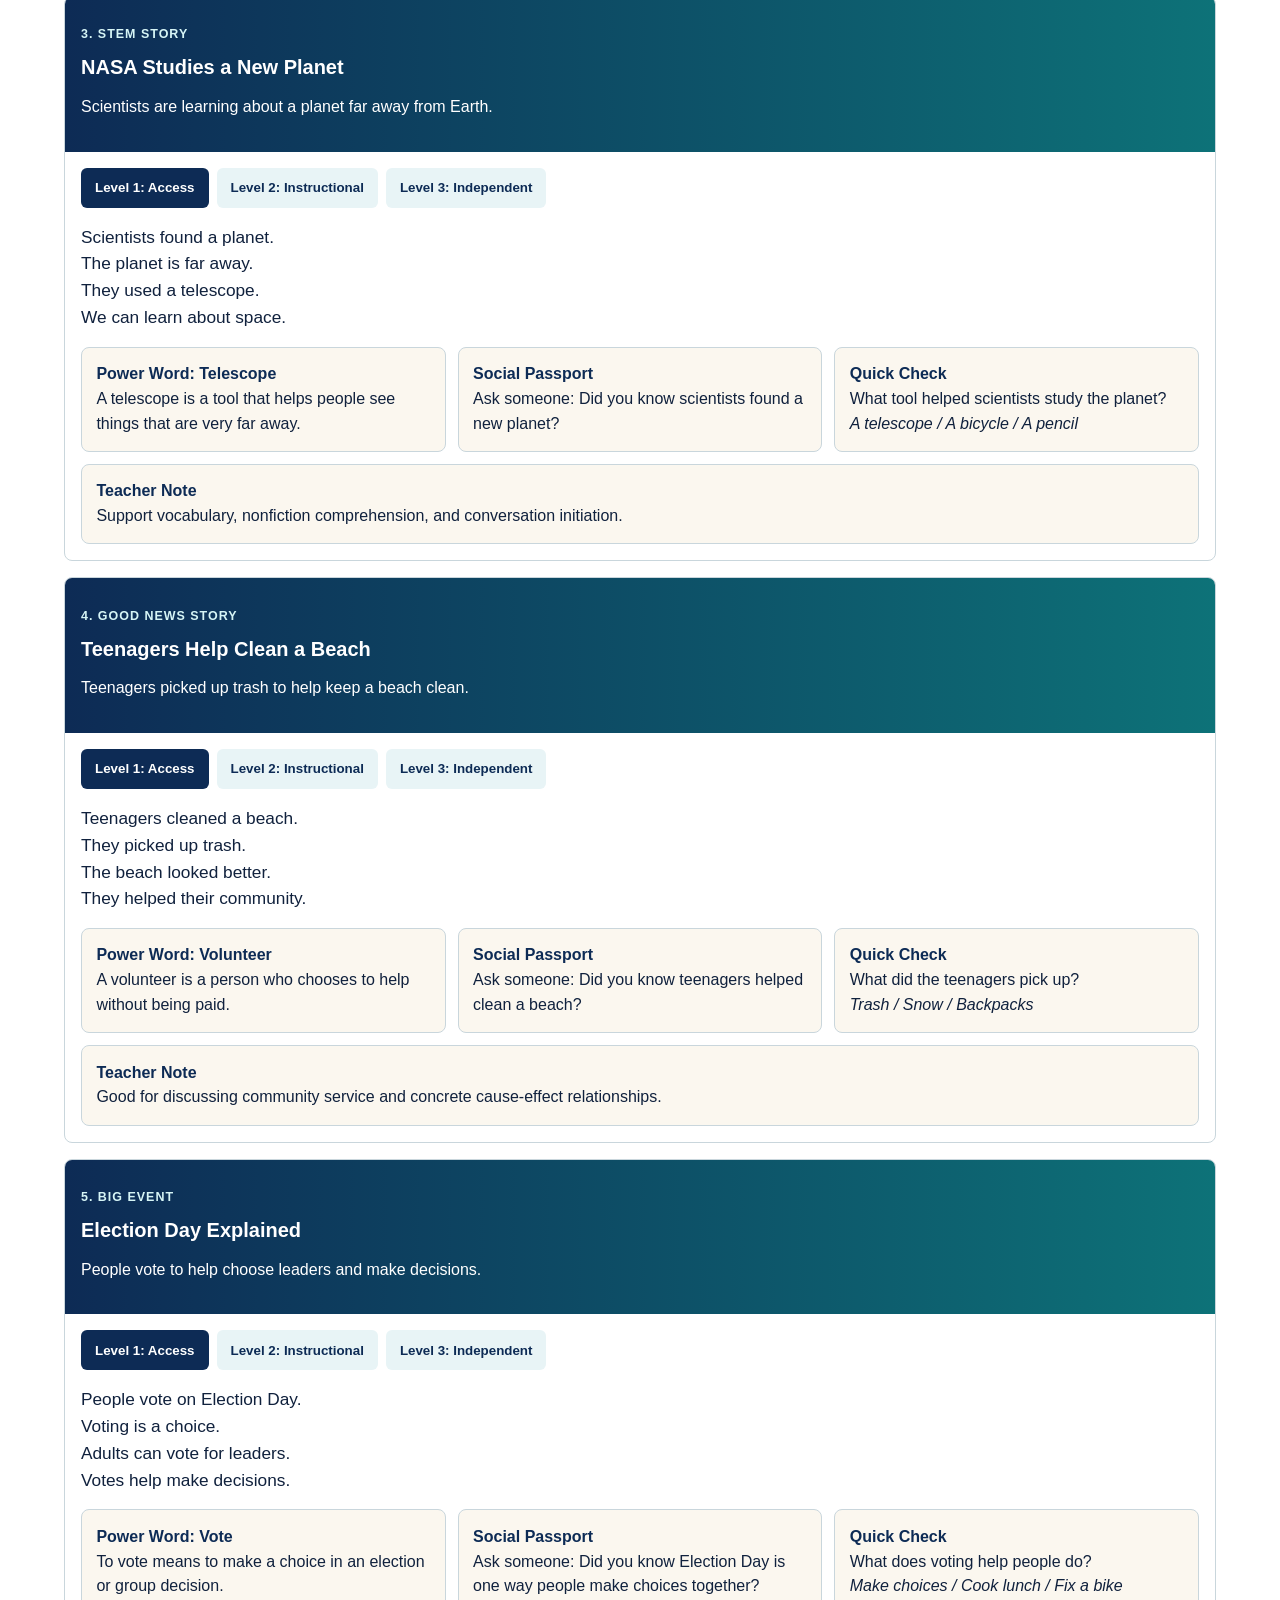
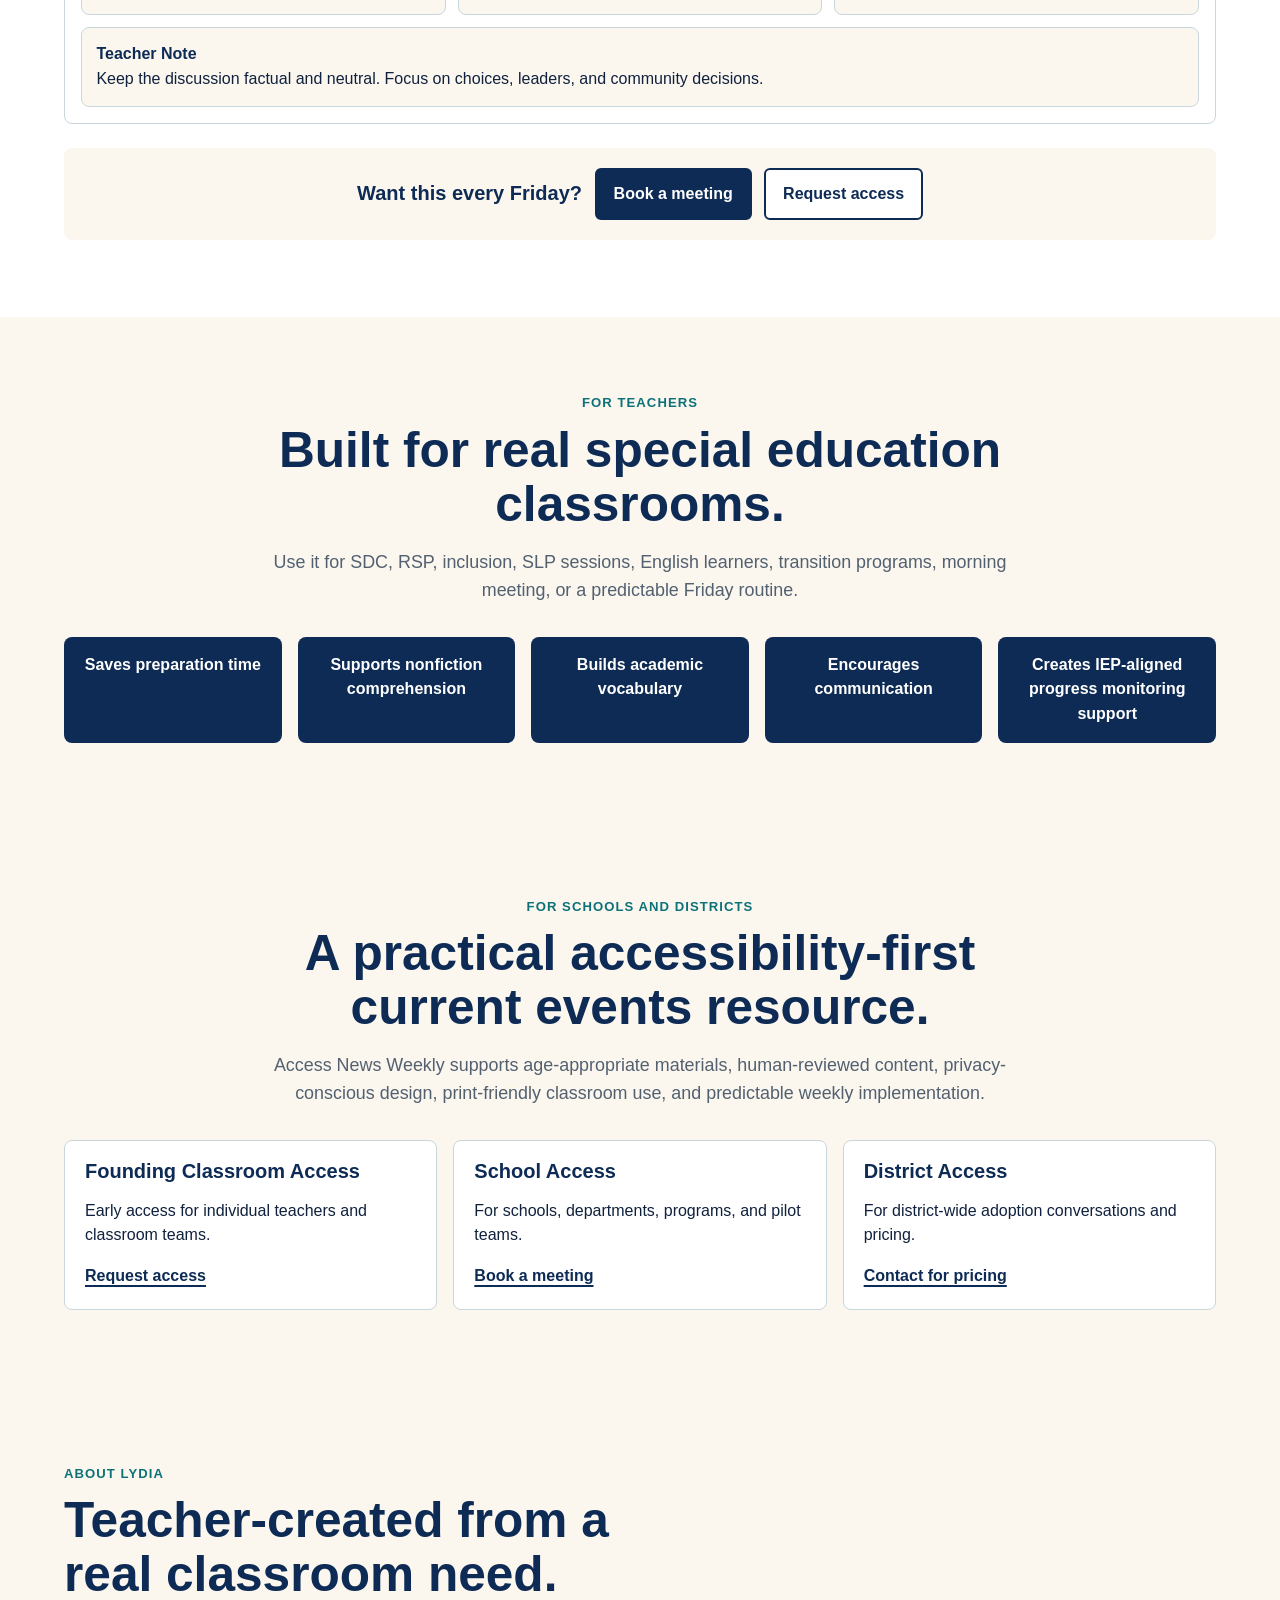
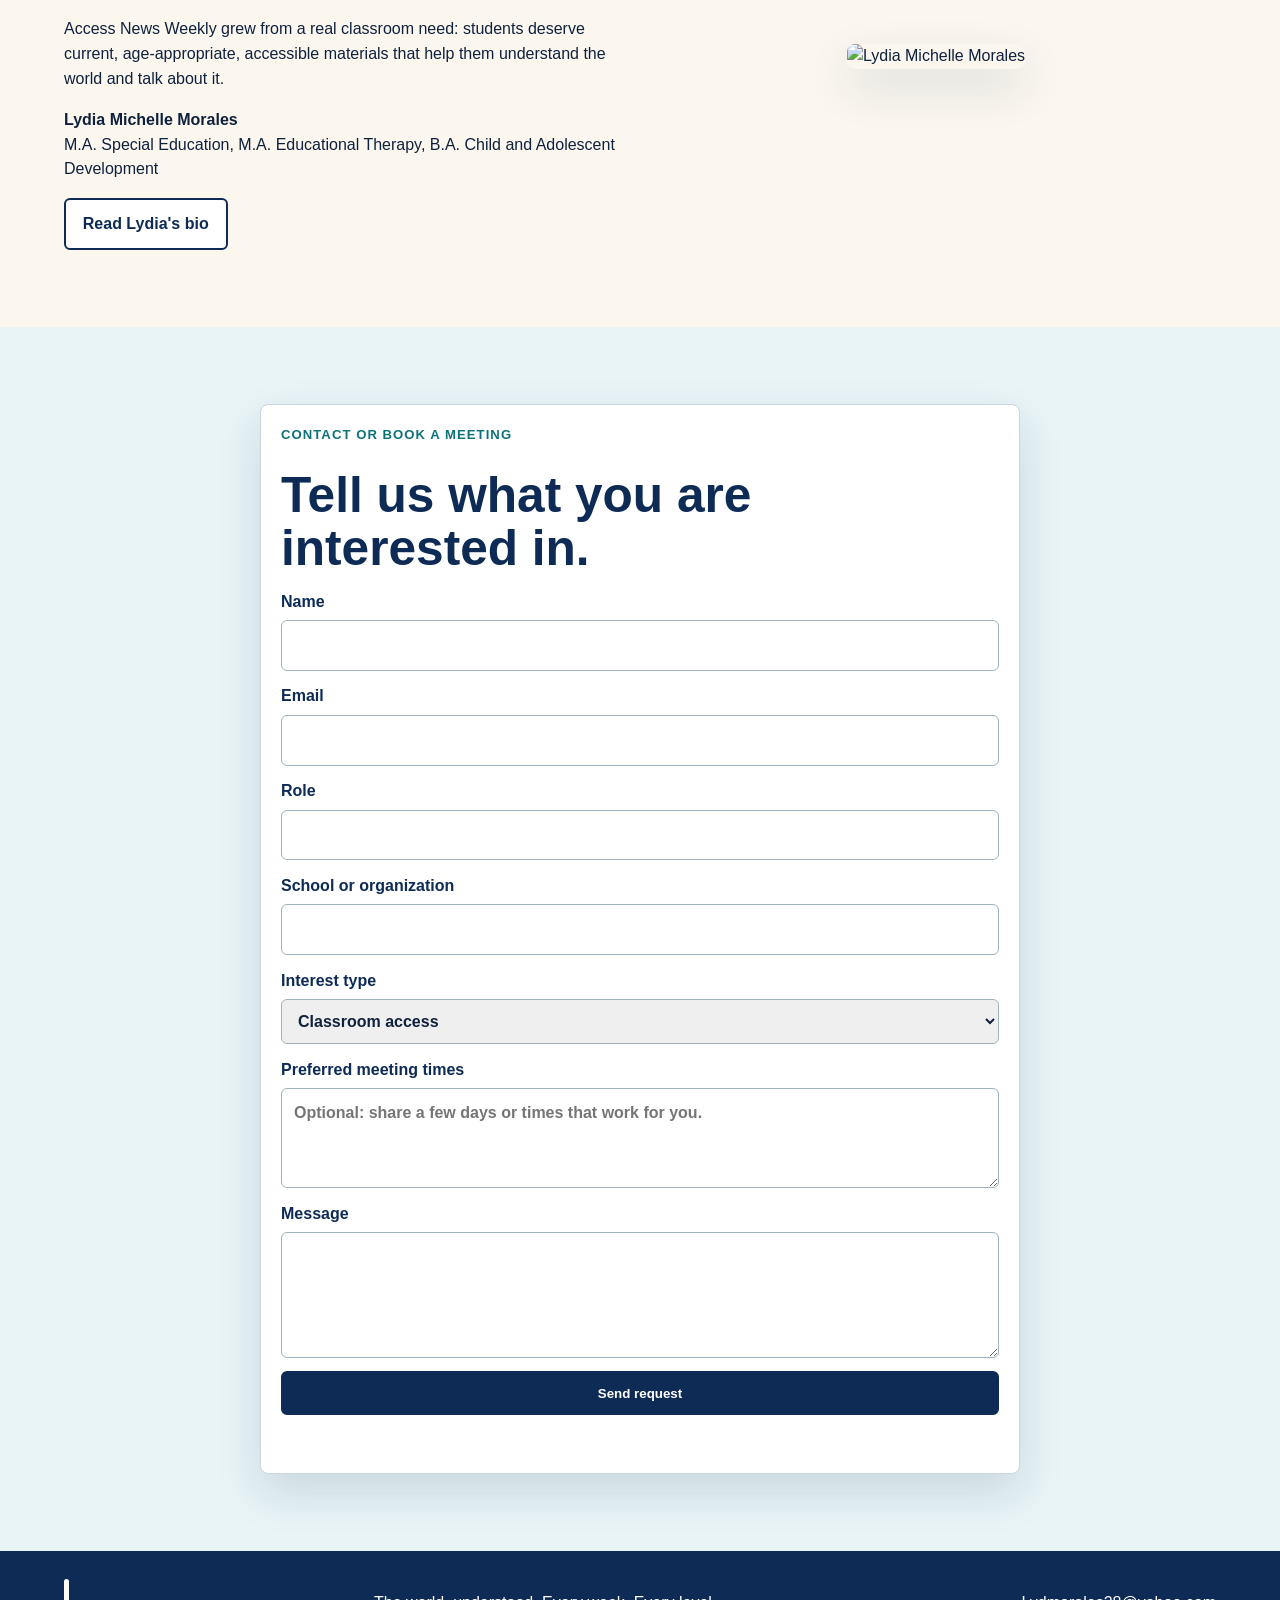
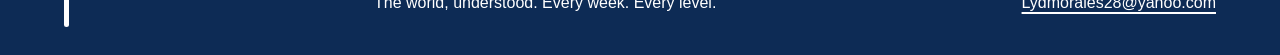
==== commit bcbbc295: "Add files via upload" ====
--- a/index.html
+++ b/index.html
@@ -11,16 +11,17 @@
     <a class="skip-link" href="#main">Skip to content</a>
     <header class="site-header">
       <a class="brand" href="#home" aria-label="Access News Weekly home">
-        <img src="assets/anw-logo.png" alt="Access News Weekly logo">
+        <img src="assets/anw-logo-2.png" alt="Access News Weekly logo">
       </a>
       <nav class="site-nav" aria-label="Main navigation">
         <a href="#how">How it works</a>
         <a href="#sample">Sample issue</a>
         <a href="#teachers">Teachers</a>
         <a href="#schools">Schools</a>
+        <a href="our-system.html">Our system</a>
+        <a href="about-lydia.html">About Lydia</a>
         <a href="#contact">Contact</a>
       </nav>
-      <a class="button button-small" href="#meeting">Book a meeting</a>
     </header>
 
     <main id="main">
@@ -28,9 +29,9 @@
         <div class="hero-copy">
           <p class="eyebrow">The world, understood. Every week. Every level.</p>
           <h1>Current events made accessible for every learner.</h1>
-          <p class="lead">Access News Weekly gives special education teachers five age-respectful news stories every Friday, each adapted into three reading levels with vocabulary, comprehension checks, and Social Passport conversation scripts.</p>
+          <p class="lead">Access News Weekly gives special education teachers five age-appropriate news stories every Friday, each adapted into three reading levels with vocabulary, comprehension checks, and Social Passport conversation scripts.</p>
           <div class="actions">
-            <a class="button" href="#meeting">Book a meeting</a>
+            <a class="button" href="#contact">Book a meeting</a>
             <a class="button button-secondary" href="#sample">View sample Friday Five</a>
           </div>
         </div>
@@ -71,24 +72,25 @@
           </article>
           <article>
             <span>4</span>
-            <h3>Use Social Passport</h3>
-            <p>Give students language they can use with peers, staff, and family.</p>
+            <h3>Print or project</h3>
+            <p>Use the issue for reading groups, morning meeting, SLP sessions, or home conversation.</p>
           </article>
         </div>
       </section>
 
       <section class="section split">
         <div>
-          <p class="eyebrow">Product preview</p>
-          <h2>Same stories. Different levels. Every learner included.</h2>
-          <p>Access News Weekly is built for mixed-ability classrooms where students can learn about the same topic from different entry points. The language changes. The dignity of the topic does not.</p>
+          <p class="eyebrow">The instructional system</p>
+          <h2>Same stories. Different levels. One classroom conversation.</h2>
+          <p>Each issue gives teachers a practical way to teach current events across mixed reading levels without creating separate lessons from scratch.</p>
           <ul class="check-list">
             <li>Five current-events stories every week</li>
             <li>Three reading levels for each story</li>
-            <li>Power Words and comprehension checks</li>
+            <li>Vocabulary words and comprehension checks</li>
             <li>Teacher notes and sensory-aware preview notes</li>
             <li>Printable classroom-friendly issue pages</li>
           </ul>
+          <a class="button button-secondary inline-button" href="our-system.html">Learn more about Access News Weekly</a>
         </div>
         <img class="rounded-image" src="assets/anw-infographic.png" alt="Access News Weekly infographic explaining the Friday Five and three reading levels">
       </section>
@@ -112,15 +114,6 @@
         </article>
       </section>
 
-      <section class="section passport">
-        <div>
-          <p class="eyebrow">Signature feature</p>
-          <h2>Social Passport turns news into connection.</h2>
-          <p>News is social currency. Students are not only learning facts; they are gaining words they can use to join conversations at school, at home, and in the community.</p>
-        </div>
-        <blockquote>Ask someone: Did you know students helped clean a beach this week?</blockquote>
-      </section>
-
       <section class="issue-section" id="sample">
         <div class="issue-header">
           <div>
@@ -133,7 +126,7 @@
         <div id="issue" class="issue-grid" aria-live="polite"></div>
         <div class="cta-line">
           <h3>Want this every Friday?</h3>
-          <a class="button" href="#meeting">Book a meeting</a>
+          <a class="button" href="#contact">Book a meeting</a>
           <a class="button button-secondary" href="#contact">Request access</a>
         </div>
       </section>
@@ -157,7 +150,7 @@
         <div class="section-heading">
           <p class="eyebrow">For schools and districts</p>
           <h2>A practical accessibility-first current events resource.</h2>
-          <p>Access News Weekly supports age-respectful materials, human-reviewed content, privacy-conscious design, print-friendly classroom use, and predictable weekly implementation.</p>
+          <p>Access News Weekly supports age-appropriate materials, human-reviewed content, privacy-conscious design, print-friendly classroom use, and predictable weekly implementation.</p>
         </div>
         <div class="pricing">
           <article>
@@ -168,7 +161,7 @@
           <article>
             <h3>School Access</h3>
             <p>For schools, departments, programs, and pilot teams.</p>
-            <a href="#meeting">Book a meeting</a>
+            <a href="#contact">Book a meeting</a>
           </article>
           <article>
             <h3>District Access</h3>
@@ -182,16 +175,17 @@
         <div>
           <p class="eyebrow">About Lydia</p>
           <h2>Teacher-created from a real classroom need.</h2>
-          <p>Access News Weekly grew from a real classroom need: students deserve current, age-respectful, accessible materials that help them understand the world and talk about it.</p>
+          <p>Access News Weekly grew from a real classroom need: students deserve current, age-appropriate, accessible materials that help them understand the world and talk about it.</p>
           <p><strong>Lydia Michelle Morales</strong><br>M.A. Special Education, M.A. Educational Therapy, B.A. Child and Adolescent Development</p>
-        </div>
-        <img class="rounded-image" src="assets/anw-ad.png" alt="Access News Weekly promotional graphic">
-      </section>
-
-      <section class="forms" id="contact">
-        <form class="contact-form" name="contact" data-demo-form>
-          <p class="eyebrow">Contact</p>
-          <h2>Request access or send a message.</h2>
+          <a class="button button-secondary" href="about-lydia.html">Read Lydia's bio</a>
+        </div>
+        <img class="rounded-image portrait-preview" src="assets/lydia-morales.png" alt="Lydia Michelle Morales">
+      </section>
+
+      <section class="forms single-form-section" id="contact">
+        <form class="contact-form combined-form" name="contact" data-demo-form>
+          <p class="eyebrow">Contact or book a meeting</p>
+          <h2>Tell us what you are interested in.</h2>
           <label>Name <input required name="name" autocomplete="name"></label>
           <label>Email <input required type="email" name="email" autocomplete="email"></label>
           <label>Role <input name="role"></label>
@@ -201,33 +195,22 @@
               <option>Classroom access</option>
               <option>School access</option>
               <option>District access</option>
+              <option>Book a meeting</option>
               <option>Partnership</option>
               <option>Media</option>
               <option>Other</option>
             </select>
           </label>
+          <label>Preferred meeting times <textarea name="times" rows="3" placeholder="Optional: share a few days or times that work for you."></textarea></label>
           <label>Message <textarea name="message" rows="4"></textarea></label>
-          <button class="button" type="submit">Send message</button>
+          <button class="button" type="submit">Send request</button>
           <p class="form-status" role="status"></p>
         </form>
-
-        <form class="contact-form" id="meeting" name="meeting" data-demo-form>
-          <p class="eyebrow">Book a meeting</p>
-          <h2>Start a school or district conversation.</h2>
-          <label>Name <input required name="name" autocomplete="name"></label>
-          <label>Email <input required type="email" name="email" autocomplete="email"></label>
-          <label>Role <input name="role"></label>
-          <label>School or organization <input name="organization"></label>
-          <label>Preferred times <textarea name="times" rows="3"></textarea></label>
-          <label>Message <textarea name="message" rows="4"></textarea></label>
-          <button class="button" type="submit">Request meeting</button>
-          <p class="form-status" role="status"></p>
-        </form>
       </section>
     </main>
 
     <footer class="site-footer">
-      <img src="assets/anw-logo.png" alt="">
+      <img src="assets/anw-logo-2.png" alt="">
       <p>The world, understood. Every week. Every level.</p>
       <a href="mailto:Lydmorales28@yahoo.com">Lydmorales28@yahoo.com</a>
     </footer>
--- a/styles.css
+++ b/styles.css
@@ -184,6 +184,13 @@
   box-shadow: var(--shadow);
 }
 
+.portrait-preview {
+  justify-self: center;
+  max-height: 520px;
+  object-fit: cover;
+  object-position: center;
+}
+
 .section,
 .issue-section,
 .forms {
@@ -207,6 +214,20 @@
 .problem p:last-child {
   font-size: 1.15rem;
   margin: 0;
+}
+
+.system-callout {
+  align-items: center;
+  background: var(--blue-soft);
+  display: grid;
+  gap: 1.5rem;
+  grid-template-columns: minmax(0, 1fr) auto;
+}
+
+.system-callout p:last-child {
+  color: var(--muted);
+  font-size: 1.08rem;
+  max-width: 780px;
 }
 
 .section-heading {
@@ -279,6 +300,10 @@
   position: absolute;
 }
 
+.inline-button {
+  margin-top: 1.1rem;
+}
+
 .levels {
   grid-template-columns: repeat(3, minmax(0, 1fr));
 }
@@ -290,25 +315,6 @@
 .levels article:nth-child(2) { border-top: 6px solid var(--teal); }
 .levels article:nth-child(3) { border-top: 6px solid #7160aa; }
 .levels article:nth-child(4) { border-top: 6px solid #2e7ebd; }
-
-.passport {
-  align-items: center;
-  background: var(--blue-soft);
-  display: grid;
-  gap: 2rem;
-  grid-template-columns: 1fr 1fr;
-}
-
-blockquote {
-  background: var(--white);
-  border-left: 8px solid var(--gold);
-  border-radius: 8px;
-  box-shadow: var(--shadow);
-  font-size: clamp(1.35rem, 3vw, 2.2rem);
-  font-weight: 800;
-  margin: 0;
-  padding: 1.5rem;
-}
 
 .issue-section {
   background: var(--white);
@@ -384,6 +390,32 @@
   white-space: pre-line;
 }
 
+.vocabulary-list {
+  background: var(--blue-soft);
+  border: 1px solid var(--line);
+  border-radius: 8px;
+  margin: 0 0 1rem;
+  padding: .9rem 1rem;
+}
+
+.vocabulary-list h4 {
+  color: var(--navy);
+  font-size: 1rem;
+  margin: 0 0 .45rem;
+}
+
+.vocabulary-list ul {
+  display: grid;
+  gap: .35rem;
+  list-style: none;
+  margin: 0;
+  padding: 0;
+}
+
+.vocabulary-list li {
+  margin: 0;
+}
+
 .story-support {
   display: grid;
   gap: .75rem;
@@ -440,6 +472,16 @@
   display: grid;
   gap: 1.5rem;
   grid-template-columns: repeat(2, minmax(0, 1fr));
+}
+
+.single-form-section {
+  background: var(--blue-soft);
+  grid-template-columns: minmax(0, 760px);
+  justify-content: center;
+}
+
+.combined-form {
+  width: 100%;
 }
 
 .contact-form {
@@ -499,6 +541,186 @@
   color: var(--white);
 }
 
+.bio-hero {
+  align-items: center;
+  background: linear-gradient(120deg, var(--paper) 0%, var(--blue-soft) 100%);
+  display: grid;
+  gap: 2rem;
+  grid-template-columns: minmax(0, 1.05fr) minmax(280px, .75fr);
+  padding: clamp(2.5rem, 7vw, 6rem) clamp(1rem, 5vw, 4rem);
+}
+
+.bio-copy h1 {
+  max-width: 12ch;
+}
+
+.bio-photo {
+  border: 8px solid var(--white);
+  border-radius: 8px;
+  box-shadow: var(--shadow);
+  justify-self: center;
+  max-height: 560px;
+  object-fit: cover;
+  object-position: center;
+  width: min(100%, 430px);
+}
+
+.bio-content {
+  display: grid;
+  gap: 1.5rem;
+  grid-template-columns: minmax(0, 1.2fr) minmax(280px, .55fr);
+  padding: clamp(2.5rem, 6vw, 5rem) clamp(1rem, 5vw, 4rem);
+}
+
+.bio-card,
+.bio-aside {
+  background: var(--white);
+  border: 1px solid var(--line);
+  border-radius: 8px;
+  box-shadow: var(--shadow);
+  padding: clamp(1.2rem, 3vw, 2rem);
+}
+
+.bio-card p {
+  font-size: 1.08rem;
+  margin: 0 0 1rem;
+}
+
+.bio-card p:last-child {
+  margin-bottom: 0;
+}
+
+.bio-aside {
+  align-self: start;
+  background: var(--navy);
+  color: var(--white);
+}
+
+.bio-aside h2 {
+  color: var(--white);
+  font-size: clamp(1.5rem, 3vw, 2.2rem);
+}
+
+.bio-aside p {
+  margin: 1rem 0 1.25rem;
+}
+
+.system-hero {
+  align-items: center;
+  display: grid;
+  gap: 2rem;
+  grid-template-columns: minmax(0, .9fr) minmax(320px, 1.1fr);
+  padding: clamp(2.5rem, 7vw, 6rem) clamp(1rem, 5vw, 4rem);
+}
+
+.system-hero h1 {
+  max-width: 11ch;
+}
+
+.system-section,
+.system-band,
+.system-quote {
+  padding: clamp(2.5rem, 6vw, 5rem) clamp(1rem, 5vw, 4rem);
+}
+
+.system-section {
+  background: var(--paper);
+}
+
+.system-cards,
+.level-detail-grid {
+  display: grid;
+  gap: 1rem;
+  grid-template-columns: repeat(3, minmax(0, 1fr));
+}
+
+.system-cards.five {
+  grid-template-columns: repeat(5, minmax(0, 1fr));
+}
+
+.system-cards article,
+.level-detail-grid article {
+  background: var(--white);
+  border: 1px solid var(--line);
+  border-radius: 8px;
+  box-shadow: 0 10px 25px rgba(13, 43, 85, .08);
+  padding: 1.2rem;
+}
+
+.level-detail-grid article:nth-child(1) {
+  border-top: 6px solid var(--teal);
+}
+
+.level-detail-grid article:nth-child(2) {
+  border-top: 6px solid #7160aa;
+}
+
+.level-detail-grid article:nth-child(3) {
+  border-top: 6px solid #2e7ebd;
+}
+
+.level-detail-grid ul {
+  margin: 1rem 0 0;
+  padding-left: 1.2rem;
+}
+
+.system-band {
+  align-items: center;
+  background: var(--navy);
+  color: var(--white);
+  display: grid;
+  gap: 1.5rem;
+  grid-template-columns: minmax(0, .9fr) minmax(280px, .75fr);
+}
+
+.system-band h2,
+.system-band .eyebrow {
+  color: var(--white);
+}
+
+.friday-list {
+  display: grid;
+  gap: .6rem;
+}
+
+.friday-list span {
+  background: rgba(255, 255, 255, .12);
+  border: 1px solid rgba(255, 255, 255, .25);
+  border-radius: 8px;
+  color: var(--white);
+  font-weight: 900;
+  padding: .8rem 1rem;
+}
+
+.two-column {
+  display: grid;
+  gap: 2rem;
+  grid-template-columns: 1fr 1fr;
+}
+
+.safety {
+  background: var(--teal-dark);
+}
+
+.safety .check-list li::before {
+  color: var(--gold);
+}
+
+.system-quote {
+  background: var(--white);
+  text-align: center;
+}
+
+.system-quote p {
+  font-size: clamp(1.15rem, 2vw, 1.45rem);
+  margin: 1rem auto 1.5rem;
+  max-width: 900px;
+}
+
+.system-quote .actions {
+  justify-content: center;
+}
+
 @media (max-width: 980px) {
   .site-header {
     align-items: flex-start;
@@ -508,8 +730,13 @@
   .hero,
   .problem,
   .split,
-  .passport,
-  .forms {
+  .system-callout,
+  .system-hero,
+  .system-band,
+  .two-column,
+  .forms,
+  .bio-hero,
+  .bio-content {
     grid-template-columns: 1fr;
   }
 
@@ -521,6 +748,9 @@
   .levels,
   .pricing,
   .benefits,
+  .system-cards,
+  .system-cards.five,
+  .level-detail-grid,
   .story-support {
     grid-template-columns: 1fr 1fr;
   }
@@ -535,6 +765,9 @@
   .levels,
   .pricing,
   .benefits,
+  .system-cards,
+  .system-cards.five,
+  .level-detail-grid,
   .story-support {
     grid-template-columns: 1fr;
   }
@@ -559,7 +792,6 @@
   .feature-grid,
   .split,
   .levels,
-  .passport,
   .audience,
   .forms,
   .print-button,
